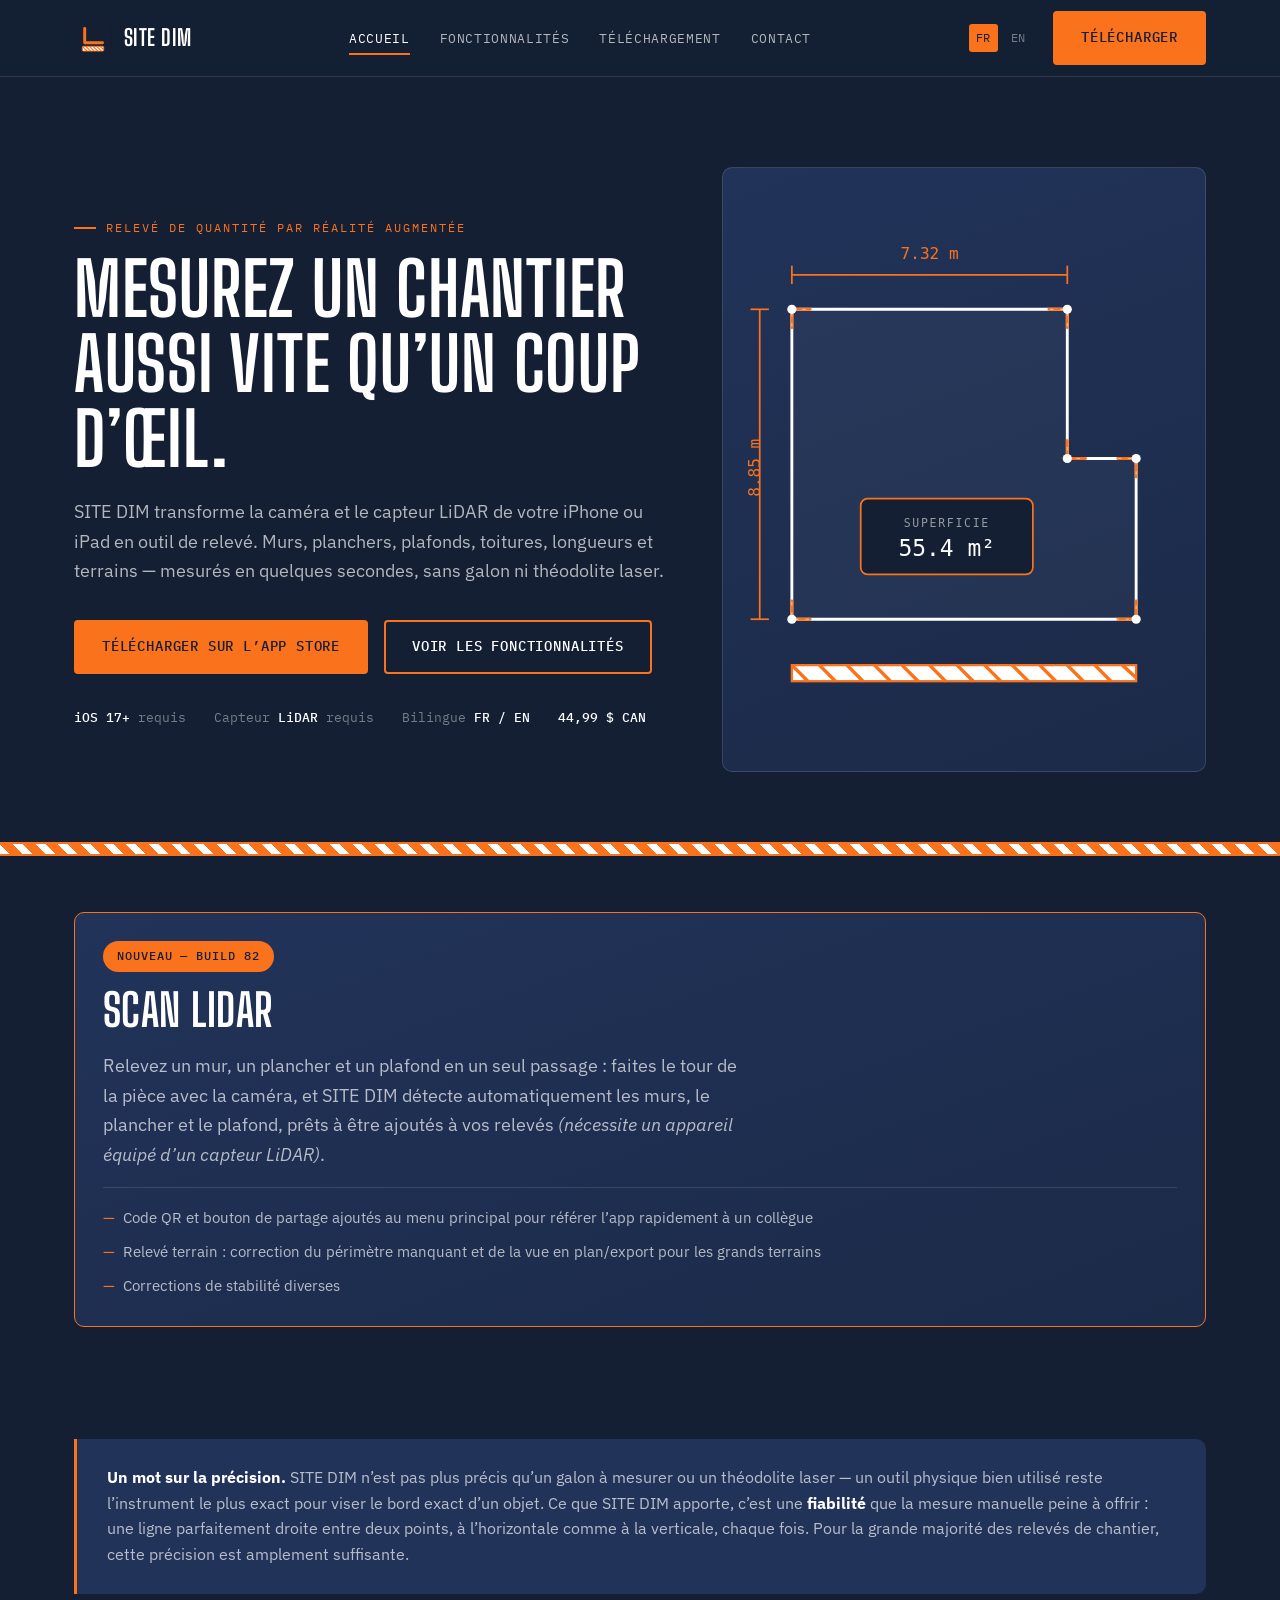
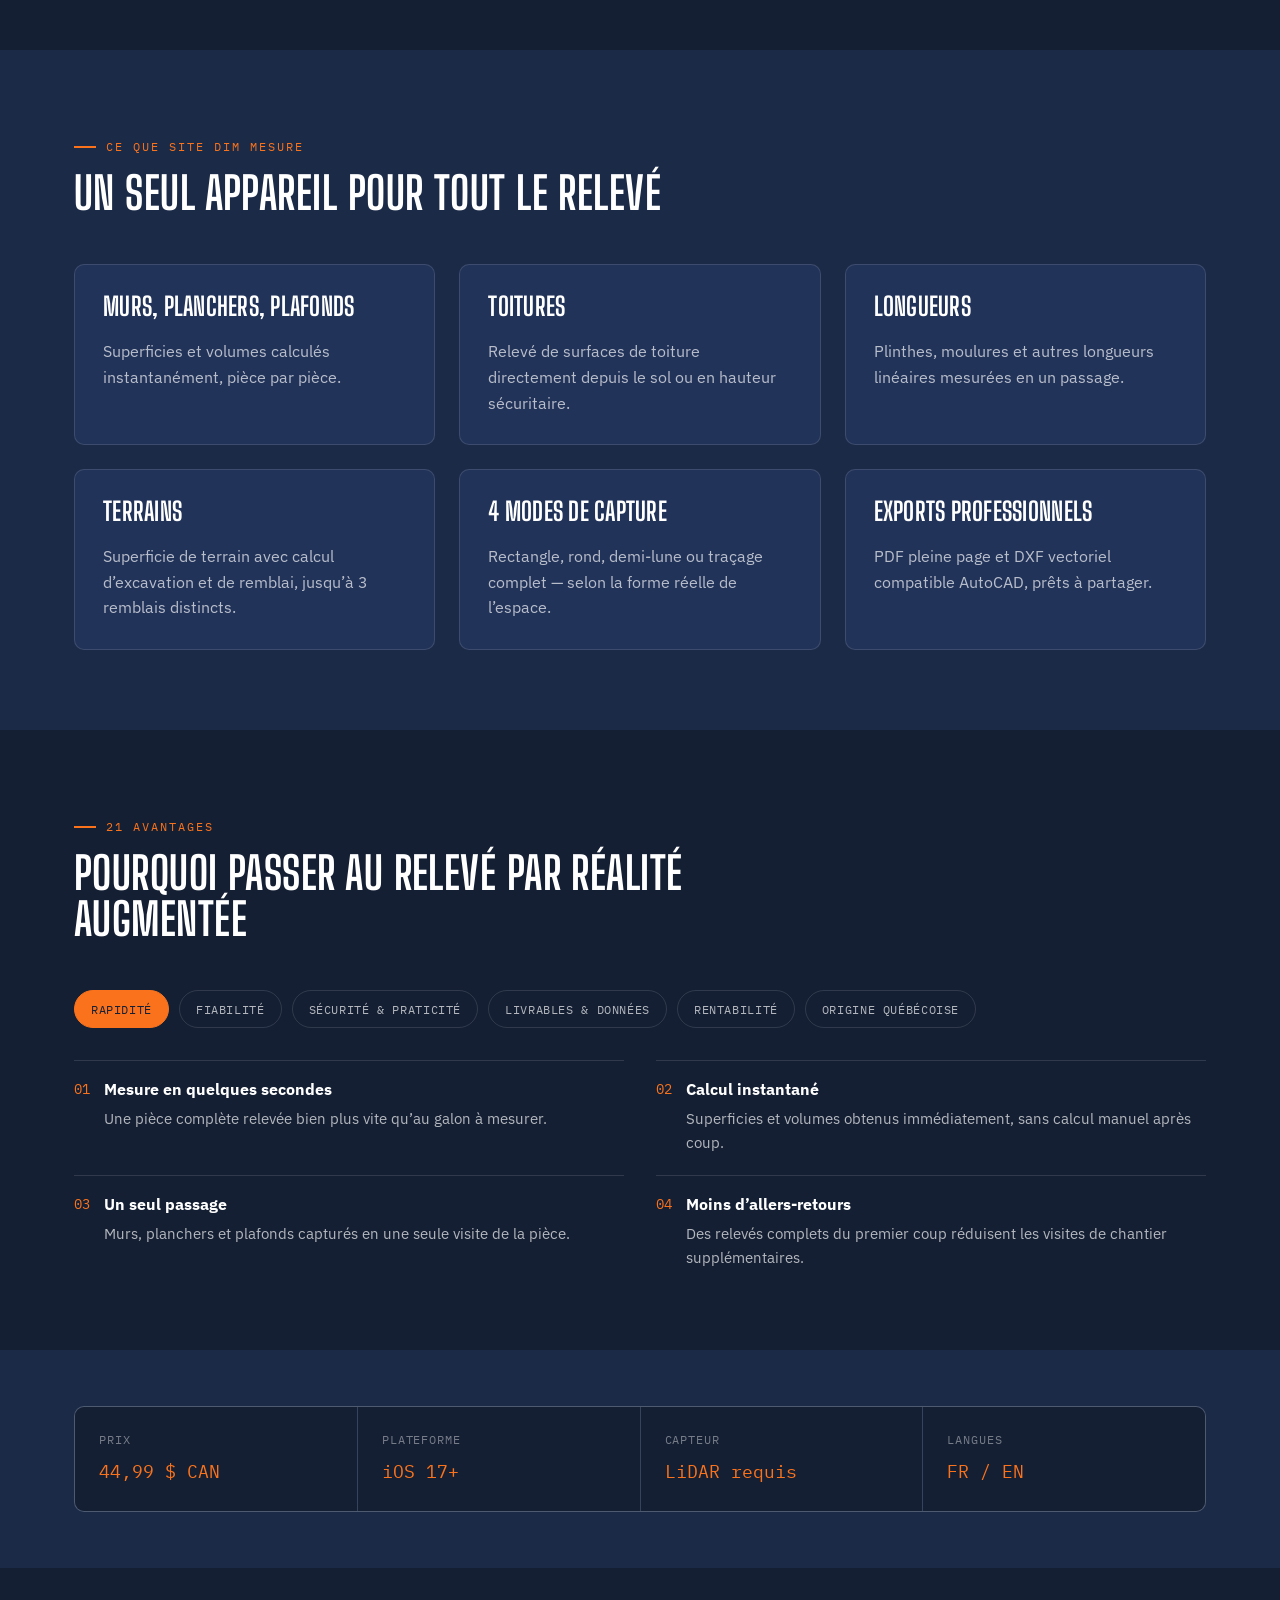
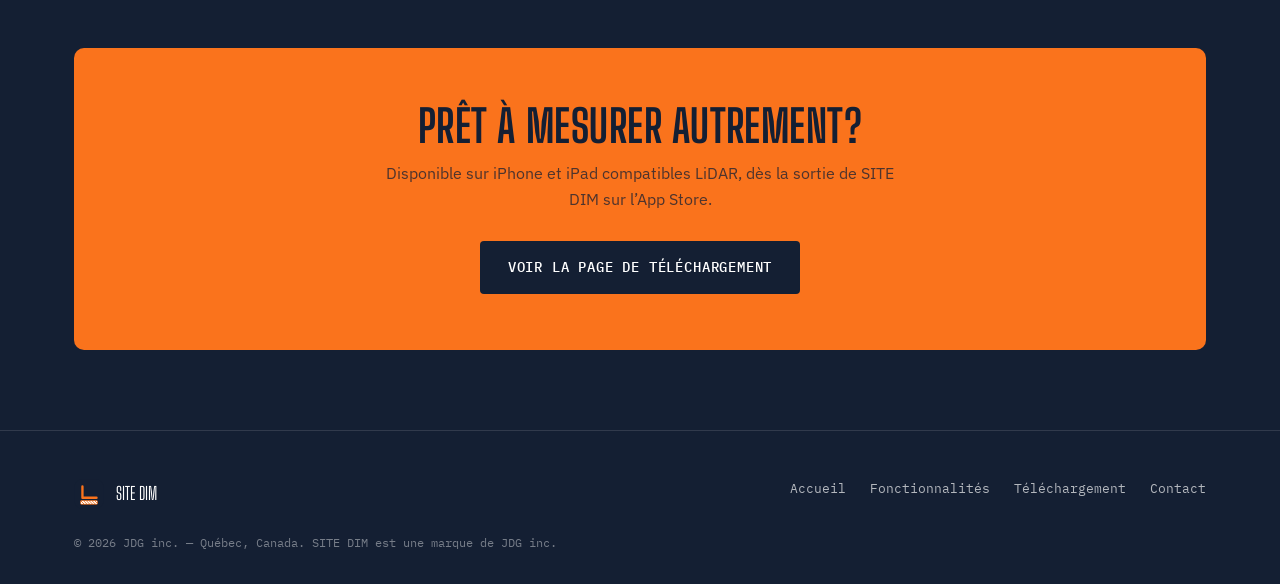
==== fr/index.html @ 542ae98b "Announce build 82: LiDAR Scan feature Add a "what's new" highlight card on the FR/EN home pages for " ====
<!DOCTYPE html>
<html lang="fr">
<head>
<meta charset="UTF-8">
<meta name="viewport" content="width=device-width, initial-scale=1">
<title>SITE DIM — Relevé de quantité par réalité augmentée</title>
<meta name="description" content="SITE DIM mesure murs, planchers, plafonds, toitures et terrains par réalité augmentée et LiDAR sur iPhone/iPad. Rapide, fiable, exports PDF et DXF. Une application JDG inc., Québec.">
<link rel="icon" href="../assets/img/logo-mark.svg">
<link rel="preconnect" href="https://fonts.googleapis.com">
<link rel="preconnect" href="https://fonts.gstatic.com" crossorigin>
<link href="https://fonts.googleapis.com/css2?family=Big+Shoulders+Display:wght@600;700;800&family=IBM+Plex+Sans:wght@400;500;600&family=IBM+Plex+Mono:wght@400;500&display=swap" rel="stylesheet">
<link rel="stylesheet" href="../assets/css/style.css">
</head>
<body>

<header class="site-header">
  <div class="container site-header__row">
    <a href="index.html" class="brand">
      <img src="../assets/img/logo-mark.svg" alt="" class="brand-mark">
      Site Dim
    </a>
    <nav class="main-nav" id="main-nav">
      <ul class="main-nav__links">
        <li><a href="index.html" aria-current="page">Accueil</a></li>
        <li><a href="fonctionnalites.html">Fonctionnalités</a></li>
        <li><a href="telechargement.html">Téléchargement</a></li>
        <li><a href="contact.html">Contact</a></li>
      </ul>
    </nav>
    <div class="header-actions">
      <div class="lang-switch">
        <a href="index.html" class="active">FR</a>
        <a href="../en/index.html">EN</a>
      </div>
      <a href="telechargement.html" class="btn btn--primary">Télécharger</a>
      <button class="nav-toggle" aria-label="Menu" aria-expanded="false" aria-controls="main-nav">
        <span></span><span></span><span></span>
      </button>
    </div>
  </div>
</header>

<main>

  <section class="hero">
    <div class="container hero__grid">
      <div>
        <p class="eyebrow">Relevé de quantité par réalité augmentée</p>
        <h1>Mesurez un chantier aussi vite qu&rsquo;un coup d&rsquo;œil.</h1>
        <p class="lead">SITE DIM transforme la caméra et le capteur LiDAR de votre iPhone ou iPad en outil de relevé. Murs, planchers, plafonds, toitures, longueurs et terrains — mesurés en quelques secondes, sans galon ni théodolite laser.</p>
        <div class="hero__actions">
          <a href="https://apps.apple.com/ca/app/site-dim/id6807966608?l=fr-CA" class="btn btn--primary" target="_blank" rel="noopener">Télécharger sur l&rsquo;App Store</a>
          <a href="fonctionnalites.html" class="btn btn--outline">Voir les fonctionnalités</a>
        </div>
        <div class="hero__meta">
          <span><strong>iOS 17+</strong> requis</span>
          <span>Capteur <strong>LiDAR</strong> requis</span>
          <span>Bilingue <strong>FR / EN</strong></span>
          <span><strong>44,99 $ CAN</strong></span>
        </div>
      </div>
      <div class="hero__visual">
        <img src="../assets/img/hero-plan.svg" alt="Relevé d&rsquo;une pièce en L avec dimensions et superficie calculées automatiquement par SITE DIM">
      </div>
    </div>
  </section>

  <div class="ruler"></div>

  <section class="section--tight">
    <div class="container">
      <div class="card card--new">
        <span class="badge-new">Nouveau — build 82</span>
        <h2 style="margin-top: 16px;">Scan LiDAR</h2>
        <p class="lead" style="margin-bottom: 0;">Relevez un mur, un plancher et un plafond en un seul passage&nbsp;: faites le tour de la pièce avec la caméra, et SITE DIM détecte automatiquement les murs, le plancher et le plafond, prêts à être ajoutés à vos relevés <em>(nécessite un appareil équipé d&rsquo;un capteur LiDAR)</em>.</p>
        <ul class="changelog-list">
          <li>Code QR et bouton de partage ajoutés au menu principal pour référer l&rsquo;app rapidement à un collègue</li>
          <li>Relevé terrain&nbsp;: correction du périmètre manquant et de la vue en plan/export pour les grands terrains</li>
          <li>Corrections de stabilité diverses</li>
        </ul>
      </div>
    </div>
  </section>

  <section class="section--tight">
    <div class="container">
      <div class="callout">
        <p><strong>Un mot sur la précision.</strong> SITE DIM n&rsquo;est pas plus précis qu&rsquo;un galon à mesurer ou un théodolite laser — un outil physique bien utilisé reste l&rsquo;instrument le plus exact pour viser le bord exact d&rsquo;un objet. Ce que SITE DIM apporte, c&rsquo;est une <strong>fiabilité</strong> que la mesure manuelle peine à offrir&nbsp;: une ligne parfaitement droite entre deux points, à l&rsquo;horizontale comme à la verticale, chaque fois. Pour la grande majorité des relevés de chantier, cette précision est amplement suffisante.</p>
      </div>
    </div>
  </section>

  <section class="section--alt">
    <div class="container">
      <div class="section-head">
        <p class="eyebrow">Ce que SITE DIM mesure</p>
        <h2>Un seul appareil pour tout le relevé</h2>
      </div>
      <div class="grid-3">
        <div class="card card--feature">
          <h3>Murs, planchers, plafonds</h3>
          <p>Superficies et volumes calculés instantanément, pièce par pièce.</p>
        </div>
        <div class="card card--feature">
          <h3>Toitures</h3>
          <p>Relevé de surfaces de toiture directement depuis le sol ou en hauteur sécuritaire.</p>
        </div>
        <div class="card card--feature">
          <h3>Longueurs</h3>
          <p>Plinthes, moulures et autres longueurs linéaires mesurées en un passage.</p>
        </div>
        <div class="card card--feature">
          <h3>Terrains</h3>
          <p>Superficie de terrain avec calcul d&rsquo;excavation et de remblai, jusqu&rsquo;à 3 remblais distincts.</p>
        </div>
        <div class="card card--feature">
          <h3>4 modes de capture</h3>
          <p>Rectangle, rond, demi-lune ou traçage complet — selon la forme réelle de l&rsquo;espace.</p>
        </div>
        <div class="card card--feature">
          <h3>Exports professionnels</h3>
          <p>PDF pleine page et DXF vectoriel compatible AutoCAD, prêts à partager.</p>
        </div>
      </div>
    </div>
  </section>

  <section id="avantages">
    <div class="container">
      <div class="section-head">
        <p class="eyebrow">21 avantages</p>
        <h2>Pourquoi passer au relevé par réalité augmentée</h2>
      </div>

      <div class="theme-tabs" role="tablist">
        <button class="theme-tab active" data-theme="rapidite">Rapidité</button>
        <button class="theme-tab" data-theme="fiabilite">Fiabilité</button>
        <button class="theme-tab" data-theme="securite">Sécurité &amp; praticité</button>
        <button class="theme-tab" data-theme="livrables">Livrables &amp; données</button>
        <button class="theme-tab" data-theme="rentabilite">Rentabilité</button>
        <button class="theme-tab" data-theme="quebec">Origine québécoise</button>
      </div>

      <div class="theme-panel active" data-theme="rapidite">
        <ul class="advantage-list">
          <li><span class="num">01</span><div><strong>Mesure en quelques secondes</strong><p>Une pièce complète relevée bien plus vite qu&rsquo;au galon à mesurer.</p></div></li>
          <li><span class="num">02</span><div><strong>Calcul instantané</strong><p>Superficies et volumes obtenus immédiatement, sans calcul manuel après coup.</p></div></li>
          <li><span class="num">03</span><div><strong>Un seul passage</strong><p>Murs, planchers et plafonds capturés en une seule visite de la pièce.</p></div></li>
          <li><span class="num">04</span><div><strong>Moins d&rsquo;allers-retours</strong><p>Des relevés complets du premier coup réduisent les visites de chantier supplémentaires.</p></div></li>
        </ul>
      </div>

      <div class="theme-panel" data-theme="fiabilite">
        <ul class="advantage-list">
          <li><span class="num">05</span><div><strong>Ligne droite garantie</strong><p>Une ligne parfaitement droite entre deux points, à l&rsquo;horizontale comme à la verticale — difficile à tenir à main levée avec un galon sur une longue distance.</p></div></li>
          <li><span class="num">06</span><div><strong>Équerrage automatique</strong><p>Les coins sont équarris automatiquement, éliminant une source fréquente d&rsquo;erreur d&rsquo;angle.</p></div></li>
          <li><span class="num">07</span><div><strong>Précision suffisante</strong><p>Adaptée à la grande majorité des relevés de chantier courants.</p></div></li>
          <li><span class="num">08</span><div><strong>Mesures enregistrées numériquement</strong><p>À l&rsquo;abri d&rsquo;une erreur de lecture ou de transcription sur un carnet.</p></div></li>
        </ul>
      </div>

      <div class="theme-panel" data-theme="securite">
        <ul class="advantage-list">
          <li><span class="num">09</span><div><strong>Mesurez seul</strong><p>Aucun besoin d&rsquo;une deuxième personne pour tenir l&rsquo;autre bout du galon.</p></div></li>
          <li><span class="num">10</span><div><strong>Moins de manipulation en hauteur</strong><p>Pas besoin de grimper ou de tendre un galon sur de grandes portées.</p></div></li>
          <li><span class="num">11</span><div><strong>Un seul appareil à apporter</strong><p>iPhone ou iPad remplace galon, théodolite laser et carnet de chantier.</p></div></li>
        </ul>
      </div>

      <div class="theme-panel" data-theme="livrables">
        <ul class="advantage-list">
          <li><span class="num">12</span><div><strong>Export PDF pleine page</strong><p>Un document prêt à partager avec client, sous-traitant ou fournisseur.</p></div></li>
          <li><span class="num">13</span><div><strong>Export DXF vectoriel</strong><p>Compatible AutoCAD, directement exploitable en dessin technique.</p></div></li>
          <li><span class="num">14</span><div><strong>Métrique et impérial simultanés</strong><p>Les deux systèmes affichés en même temps, sans conversion manuelle.</p></div></li>
          <li><span class="num">15</span><div><strong>Données organisées</strong><p>Toutes les mesures d&rsquo;un projet regroupées et classées automatiquement.</p></div></li>
        </ul>
      </div>

      <div class="theme-panel" data-theme="rentabilite">
        <ul class="advantage-list">
          <li><span class="num">16</span><div><strong>Temps réinvesti</strong><p>Moins de temps passé à mesurer, plus de temps pour soumissionner ou exécuter.</p></div></li>
          <li><span class="num">17</span><div><strong>Moins d&rsquo;erreurs de commande</strong><p>Des superficies et volumes fiables réduisent les erreurs de commande de matériaux.</p></div></li>
          <li><span class="num">18</span><div><strong>Un seul outil</strong><p>Remplace plusieurs instruments de mesure spécialisés.</p></div></li>
        </ul>
      </div>

      <div class="theme-panel" data-theme="quebec">
        <ul class="advantage-list">
          <li><span class="num">19</span><div><strong>Conçue au Québec</strong><p>Développée par JDG inc. pour les réalités du chantier local.</p></div></li>
          <li><span class="num">20</span><div><strong>Bilingue dès le départ</strong><p>Application entièrement offerte en français et en anglais.</p></div></li>
          <li><span class="num">21</span><div><strong>Pensée avec des gens de chantier</strong><p>Développée avec des entrepreneurs et estimateurs d&rsquo;ici.</p></div></li>
        </ul>
      </div>
    </div>
  </section>

  <section class="section--alt section--tight">
    <div class="container">
      <div class="specs">
        <div class="specs__item"><div class="label">Prix</div><div class="value">44,99 $ CAN</div></div>
        <div class="specs__item"><div class="label">Plateforme</div><div class="value">iOS 17+</div></div>
        <div class="specs__item"><div class="label">Capteur</div><div class="value">LiDAR requis</div></div>
        <div class="specs__item"><div class="label">Langues</div><div class="value">FR / EN</div></div>
      </div>
    </div>
  </section>

  <section>
    <div class="container">
      <div class="cta-band">
        <h2>Prêt à mesurer autrement?</h2>
        <p>Disponible sur iPhone et iPad compatibles LiDAR, dès la sortie de SITE DIM sur l&rsquo;App Store.</p>
        <a href="telechargement.html" class="btn btn--primary">Voir la page de téléchargement</a>
      </div>
    </div>
  </section>

</main>

<footer class="site-footer">
  <div class="container">
    <div class="site-footer__row">
      <a href="index.html" class="site-footer__brand">
        <img src="../assets/img/logo-mark.svg" alt="" class="brand-mark">
        Site Dim
      </a>
      <nav>
        <ul>
          <li><a href="index.html">Accueil</a></li>
          <li><a href="fonctionnalites.html">Fonctionnalités</a></li>
          <li><a href="telechargement.html">Téléchargement</a></li>
          <li><a href="contact.html">Contact</a></li>
        </ul>
      </nav>
    </div>
    <div class="site-footer__meta">
      &copy; 2026 JDG inc. — Québec, Canada. SITE DIM est une marque de JDG inc.
    </div>
  </div>
</footer>

<script src="../assets/js/main.js"></script>
</body>
</html>
---- assets/css/style.css ----
/* ============================================================
   SITE DIM — Design system
   Navy #141F33 / Orange #FA731C / White
   Big Shoulders Display (titres) — IBM Plex Sans (texte) — IBM Plex Mono (données)
   ============================================================ */

:root {
  --navy: #141F33;
  --navy-700: #1B2A47;
  --navy-600: #22335A;
  --navy-500: #2C4170;
  --orange: #FA731C;
  --orange-dark: #D65E10;
  --white: #FFFFFF;
  --ink-muted: rgba(255, 255, 255, 0.68);
  --ink-faint: rgba(255, 255, 255, 0.42);
  --line: rgba(255, 255, 255, 0.12);

  --font-display: "Big Shoulders Display", "Arial Narrow", sans-serif;
  --font-body: "IBM Plex Sans", -apple-system, BlinkMacSystemFont, sans-serif;
  --font-mono: "IBM Plex Mono", ui-monospace, SFMono-Regular, monospace;

  --container: 1180px;
  --radius: 10px;
}

* { box-sizing: border-box; }
html { scroll-behavior: smooth; }

body {
  margin: 0;
  background: var(--navy);
  color: var(--white);
  font-family: var(--font-body);
  font-size: 16px;
  line-height: 1.6;
  -webkit-font-smoothing: antialiased;
}

img, svg { max-width: 100%; display: block; }

a { color: inherit; text-decoration: none; }

.container {
  width: 100%;
  max-width: var(--container);
  margin: 0 auto;
  padding: 0 24px;
}

h1, h2, h3, h4 {
  font-family: var(--font-display);
  font-weight: 700;
  text-transform: uppercase;
  letter-spacing: 0.01em;
  line-height: 1.02;
  margin: 0 0 0.4em;
}

h1 { font-size: clamp(2.6rem, 6vw, 4.6rem); }
h2 { font-size: clamp(1.9rem, 4vw, 2.8rem); }
h3 { font-size: clamp(1.3rem, 2.4vw, 1.6rem); }

p { margin: 0 0 1em; color: var(--ink-muted); }

.eyebrow {
  font-family: var(--font-mono);
  font-size: 0.78rem;
  letter-spacing: 0.16em;
  text-transform: uppercase;
  color: var(--orange);
  display: inline-flex;
  align-items: center;
  gap: 10px;
  margin-bottom: 14px;
}
.eyebrow::before {
  content: "";
  width: 22px;
  height: 2px;
  background: var(--orange);
}

.lead {
  font-size: 1.15rem;
  color: var(--ink-muted);
  max-width: 640px;
}

/* ---------- Ruler motif ---------- */
.ruler {
  height: 14px;
  border-top: 2px solid var(--orange);
  border-bottom: 2px solid var(--orange);
  background: repeating-linear-gradient(
    45deg,
    var(--white) 0 6px,
    var(--white) 6px 7px,
    var(--orange) 7px 15px,
    var(--orange) 15px 16px
  );
  background-color: var(--white);
}
.ruler--thin { height: 8px; border-width: 1px; }

/* ---------- Buttons ---------- */
.btn {
  display: inline-flex;
  align-items: center;
  justify-content: center;
  gap: 10px;
  font-family: var(--font-mono);
  font-size: 0.85rem;
  font-weight: 500;
  letter-spacing: 0.06em;
  text-transform: uppercase;
  padding: 14px 26px;
  border-radius: 4px;
  border: 2px solid transparent;
  cursor: pointer;
  transition: transform 0.15s ease, background 0.15s ease, border-color 0.15s ease, color 0.15s ease;
  white-space: nowrap;
}
.btn:hover { transform: translateY(-2px); }

.btn--primary {
  background: var(--orange);
  color: var(--navy);
}
.btn--primary:hover { background: #ff8438; }

.btn--outline {
  border-color: var(--orange);
  color: var(--white);
  background: transparent;
}
.btn--outline:hover { border-color: var(--white); }

.btn--ghost {
  color: var(--ink-muted);
  padding: 10px 0;
}
.btn--ghost:hover { color: var(--white); transform: none; }

/* ---------- Header ---------- */
.site-header {
  position: sticky;
  top: 0;
  z-index: 100;
  background: rgba(20, 31, 51, 0.97);
  border-bottom: 1px solid var(--line);
}
.site-header__row {
  display: flex;
  align-items: center;
  justify-content: space-between;
  height: 76px;
  gap: 24px;
}

.brand {
  display: flex;
  align-items: center;
  gap: 12px;
  font-family: var(--font-display);
  font-size: 1.4rem;
  font-weight: 700;
  letter-spacing: 0.02em;
  text-transform: uppercase;
}
.brand-mark {
  width: 38px;
  height: 38px;
  flex-shrink: 0;
}

.main-nav {
  display: flex;
  align-items: center;
  gap: 34px;
}
.main-nav__links {
  display: flex;
  gap: 30px;
  list-style: none;
  margin: 0;
  padding: 0;
  font-family: var(--font-mono);
  font-size: 0.82rem;
  letter-spacing: 0.05em;
  text-transform: uppercase;
}
.main-nav__links a {
  color: var(--ink-muted);
  position: relative;
  padding: 6px 0;
}
.main-nav__links a:hover,
.main-nav__links a[aria-current="page"] { color: var(--white); }
.main-nav__links a[aria-current="page"]::after {
  content: "";
  position: absolute;
  left: 0; right: 0; bottom: -2px;
  height: 2px;
  background: var(--orange);
}

.lang-switch {
  display: flex;
  align-items: center;
  gap: 6px;
  font-family: var(--font-mono);
  font-size: 0.78rem;
  letter-spacing: 0.05em;
}
.lang-switch a {
  padding: 4px 7px;
  color: var(--ink-faint);
  border-radius: 3px;
}
.lang-switch a.active { color: var(--navy); background: var(--orange); }
.lang-switch a:not(.active):hover { color: var(--white); }

.nav-toggle {
  display: none;
  flex-direction: column;
  gap: 5px;
  background: none;
  border: none;
  cursor: pointer;
  padding: 8px;
}
.nav-toggle span {
  width: 24px;
  height: 2px;
  background: var(--white);
}

.header-actions {
  display: flex;
  align-items: center;
  gap: 20px;
}

/* ---------- Hero ---------- */
.hero {
  padding: 90px 0 70px;
  position: relative;
  overflow: hidden;
}
.hero__grid {
  display: grid;
  grid-template-columns: 1.1fr 0.9fr;
  gap: 56px;
  align-items: center;
}
.hero h1 { margin-bottom: 20px; }
.hero .lead { margin-bottom: 34px; }
.hero__actions {
  display: flex;
  flex-wrap: wrap;
  gap: 16px;
  align-items: center;
  margin-bottom: 34px;
}
.hero__meta {
  display: flex;
  gap: 28px;
  flex-wrap: wrap;
  font-family: var(--font-mono);
  font-size: 0.8rem;
  color: var(--ink-faint);
}
.hero__meta strong { color: var(--white); font-weight: 500; }

.hero__visual {
  position: relative;
  aspect-ratio: 4 / 5;
  border-radius: var(--radius);
  background: linear-gradient(160deg, var(--navy-600), var(--navy-700));
  border: 1px solid var(--line);
  overflow: hidden;
  display: flex;
  align-items: center;
  justify-content: center;
}
.hero__visual .plan {
  width: 78%;
}

/* ---------- Sections ---------- */
section { padding: 80px 0; }
.section--tight { padding: 56px 0; }
.section--alt { background: var(--navy-700); }
.section-head {
  max-width: 700px;
  margin-bottom: 48px;
}

/* ---------- Cards / Grid ---------- */
.grid-3 {
  display: grid;
  grid-template-columns: repeat(3, 1fr);
  gap: 24px;
}
.grid-2 {
  display: grid;
  grid-template-columns: repeat(2, 1fr);
  gap: 24px;
}

.card {
  background: var(--navy-600);
  border: 1px solid var(--line);
  border-radius: var(--radius);
  padding: 28px;
}
.card--feature {
  display: flex;
  flex-direction: column;
  gap: 14px;
}
.card__icon {
  width: 42px;
  height: 42px;
  color: var(--orange);
}
.card h3 { margin-bottom: 6px; }
.card p { margin: 0; }

/* ---------- Theme tabs (21 avantages) ---------- */
.theme-tabs {
  display: flex;
  flex-wrap: wrap;
  gap: 10px;
  margin-bottom: 32px;
}
.theme-tab {
  font-family: var(--font-mono);
  font-size: 0.78rem;
  letter-spacing: 0.05em;
  text-transform: uppercase;
  padding: 10px 16px;
  border: 1px solid var(--line);
  border-radius: 999px;
  background: transparent;
  color: var(--ink-muted);
  cursor: pointer;
  transition: all 0.15s ease;
}
.theme-tab:hover { border-color: var(--orange); color: var(--white); }
.theme-tab.active {
  background: var(--orange);
  border-color: var(--orange);
  color: var(--navy);
}

.theme-panel { display: none; }
.theme-panel.active { display: block; animation: fade-in 0.25s ease; }
@keyframes fade-in { from { opacity: 0; transform: translateY(6px); } to { opacity: 1; transform: translateY(0); } }

.advantage-list {
  list-style: none;
  margin: 0;
  padding: 0;
  display: grid;
  grid-template-columns: repeat(2, 1fr);
  gap: 20px 32px;
}
.advantage-list li {
  display: flex;
  gap: 14px;
  align-items: flex-start;
  border-top: 1px solid var(--line);
  padding-top: 16px;
}
.advantage-list .num {
  font-family: var(--font-mono);
  color: var(--orange);
  font-size: 0.85rem;
  flex-shrink: 0;
  padding-top: 2px;
}
.advantage-list strong { display: block; color: var(--white); margin-bottom: 4px; }
.advantage-list p { margin: 0; font-size: 0.94rem; }

/* ---------- What's new ---------- */
.card--new {
  border-color: var(--orange);
  background: linear-gradient(160deg, var(--navy-600), var(--navy-700));
}
.badge-new {
  display: inline-flex;
  align-items: center;
  gap: 8px;
  font-family: var(--font-mono);
  font-size: 0.72rem;
  font-weight: 500;
  letter-spacing: 0.08em;
  text-transform: uppercase;
  background: var(--orange);
  color: var(--navy);
  padding: 6px 14px;
  border-radius: 999px;
}
.card__badge {
  display: inline-block;
  font-family: var(--font-mono);
  font-size: 0.65rem;
  letter-spacing: 0.07em;
  text-transform: uppercase;
  color: var(--orange);
  background: rgba(250, 115, 28, 0.12);
  border: 1px solid var(--orange);
  padding: 3px 9px;
  border-radius: 999px;
  margin-bottom: 10px;
}
.changelog-list {
  list-style: none;
  margin: 18px 0 0;
  padding: 18px 0 0;
  border-top: 1px solid var(--line);
  display: flex;
  flex-direction: column;
  gap: 10px;
}
.changelog-list li {
  padding-left: 20px;
  position: relative;
  color: var(--ink-muted);
  font-size: 0.94rem;
}
.changelog-list li::before {
  content: "\2014";
  position: absolute;
  left: 0;
  color: var(--orange);
}

/* ---------- Callout / positioning note ---------- */
.callout {
  border-left: 3px solid var(--orange);
  background: var(--navy-600);
  border-radius: 0 var(--radius) var(--radius) 0;
  padding: 26px 30px;
}
.callout p:last-child { margin: 0; }
.callout strong { color: var(--white); }

/* ---------- Stats / specs strip ---------- */
.specs {
  display: grid;
  grid-template-columns: repeat(4, 1fr);
  gap: 1px;
  background: var(--line);
  border: 1px solid var(--line);
  border-radius: var(--radius);
  overflow: hidden;
}
.specs__item {
  background: var(--navy);
  padding: 24px;
}
.specs__item .label {
  font-family: var(--font-mono);
  font-size: 0.72rem;
  letter-spacing: 0.08em;
  text-transform: uppercase;
  color: var(--ink-faint);
  margin-bottom: 8px;
}
.specs__item .value {
  font-family: var(--font-mono);
  font-size: 1.15rem;
  color: var(--orange);
}

/* ---------- Steps ---------- */
.steps {
  display: grid;
  grid-template-columns: repeat(3, 1fr);
  gap: 24px;
  counter-reset: step;
}
.step {
  position: relative;
  padding-top: 46px;
}
.step::before {
  counter-increment: step;
  content: "0" counter(step);
  font-family: var(--font-mono);
  font-size: 0.85rem;
  color: var(--orange);
  position: absolute;
  top: 0; left: 0;
}
.step h3 { margin-bottom: 8px; }

/* ---------- CTA band ---------- */
.cta-band {
  background: var(--orange);
  color: var(--navy);
  border-radius: var(--radius);
  padding: 56px;
  text-align: center;
}
.cta-band h2 { color: var(--navy); margin-bottom: 12px; }
.cta-band p { color: rgba(20,31,51,0.75); max-width: 520px; margin: 0 auto 28px; }
.cta-band .btn--outline { border-color: var(--navy); color: var(--navy); }
.cta-band .btn--outline:hover { background: var(--navy); color: var(--white); }
.cta-band .btn--primary { background: var(--navy); color: var(--white); }
.cta-band .btn--primary:hover { background: #0c1526; }

/* ---------- App Store badge / pending ---------- */
.store-badge {
  display: inline-flex;
  align-items: center;
  gap: 12px;
  border: 1px solid var(--line);
  border-radius: 6px;
  padding: 12px 20px;
  font-family: var(--font-mono);
  font-size: 0.82rem;
  color: var(--ink-muted);
}
.store-badge .dot {
  width: 8px; height: 8px; border-radius: 50%;
  background: var(--orange);
  animation: pulse 1.6s infinite ease-in-out;
}
@keyframes pulse { 0%,100% { opacity: 1; } 50% { opacity: 0.35; } }

/* ---------- Contact ---------- */
.contact-grid {
  display: grid;
  grid-template-columns: 1fr 1fr;
  gap: 40px;
}
.contact-block h3 { margin-bottom: 10px; }
.contact-block .value {
  font-family: var(--font-mono);
  color: var(--orange);
  font-size: 1.05rem;
}

/* ---------- Footer ---------- */
.site-footer {
  border-top: 1px solid var(--line);
  padding: 48px 0 32px;
}
.site-footer__row {
  display: flex;
  justify-content: space-between;
  align-items: flex-start;
  flex-wrap: wrap;
  gap: 32px;
}
.site-footer__brand {
  display: flex;
  align-items: center;
  gap: 12px;
  font-family: var(--font-display);
  text-transform: uppercase;
  font-size: 1.1rem;
}
.site-footer__brand .brand-mark { width: 30px; height: 30px; }
.site-footer nav ul {
  list-style: none;
  margin: 0;
  padding: 0;
  display: flex;
  gap: 24px;
  font-family: var(--font-mono);
  font-size: 0.8rem;
  color: var(--ink-muted);
}
.site-footer nav a:hover { color: var(--white); }
.site-footer__meta {
  font-family: var(--font-mono);
  font-size: 0.75rem;
  color: var(--ink-faint);
  margin-top: 24px;
}

/* ---------- Responsive ---------- */
@media (max-width: 900px) {
  .hero__grid { grid-template-columns: 1fr; }
  .hero__visual { order: -1; max-width: 380px; margin: 0 auto; }
  .grid-3 { grid-template-columns: 1fr 1fr; }
  .specs { grid-template-columns: repeat(2, 1fr); }
  .steps { grid-template-columns: 1fr; }
  .contact-grid { grid-template-columns: 1fr; }
  .advantage-list { grid-template-columns: 1fr; }
}

@media (max-width: 720px) {
  .main-nav { position: fixed; inset: 76px 0 0 0; background: var(--navy); flex-direction: column; align-items: flex-start; padding: 32px 24px; gap: 28px; transform: translateX(100%); transition: transform 0.25s ease; overflow-y: auto; }
  .main-nav.open { transform: translateX(0); }
  .main-nav__links { flex-direction: column; gap: 20px; font-size: 1rem; }
  .nav-toggle { display: flex; }
  .header-actions .btn--primary { display: none; }
  .grid-3, .grid-2 { grid-template-columns: 1fr; }
  .site-footer__row { flex-direction: column; }
}

@media (max-width: 480px) {
  .cta-band { padding: 36px 22px; }
}
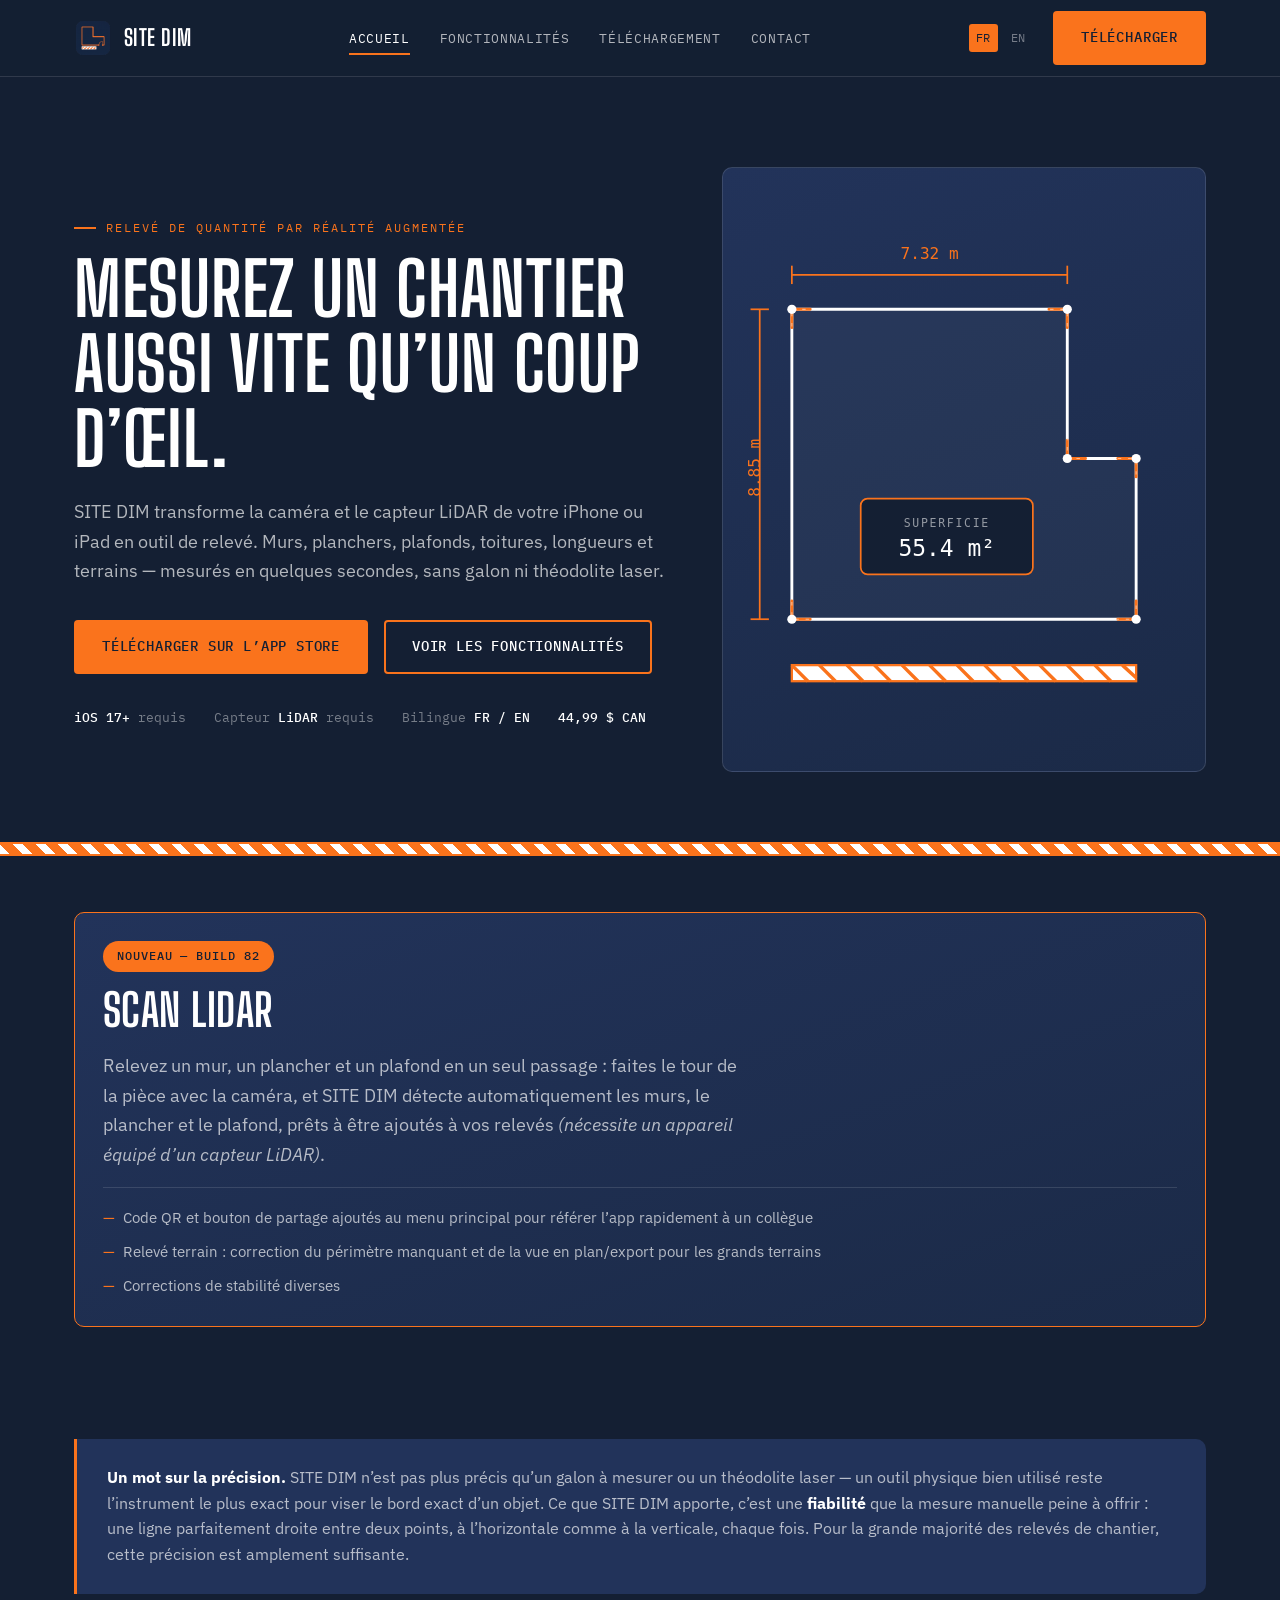
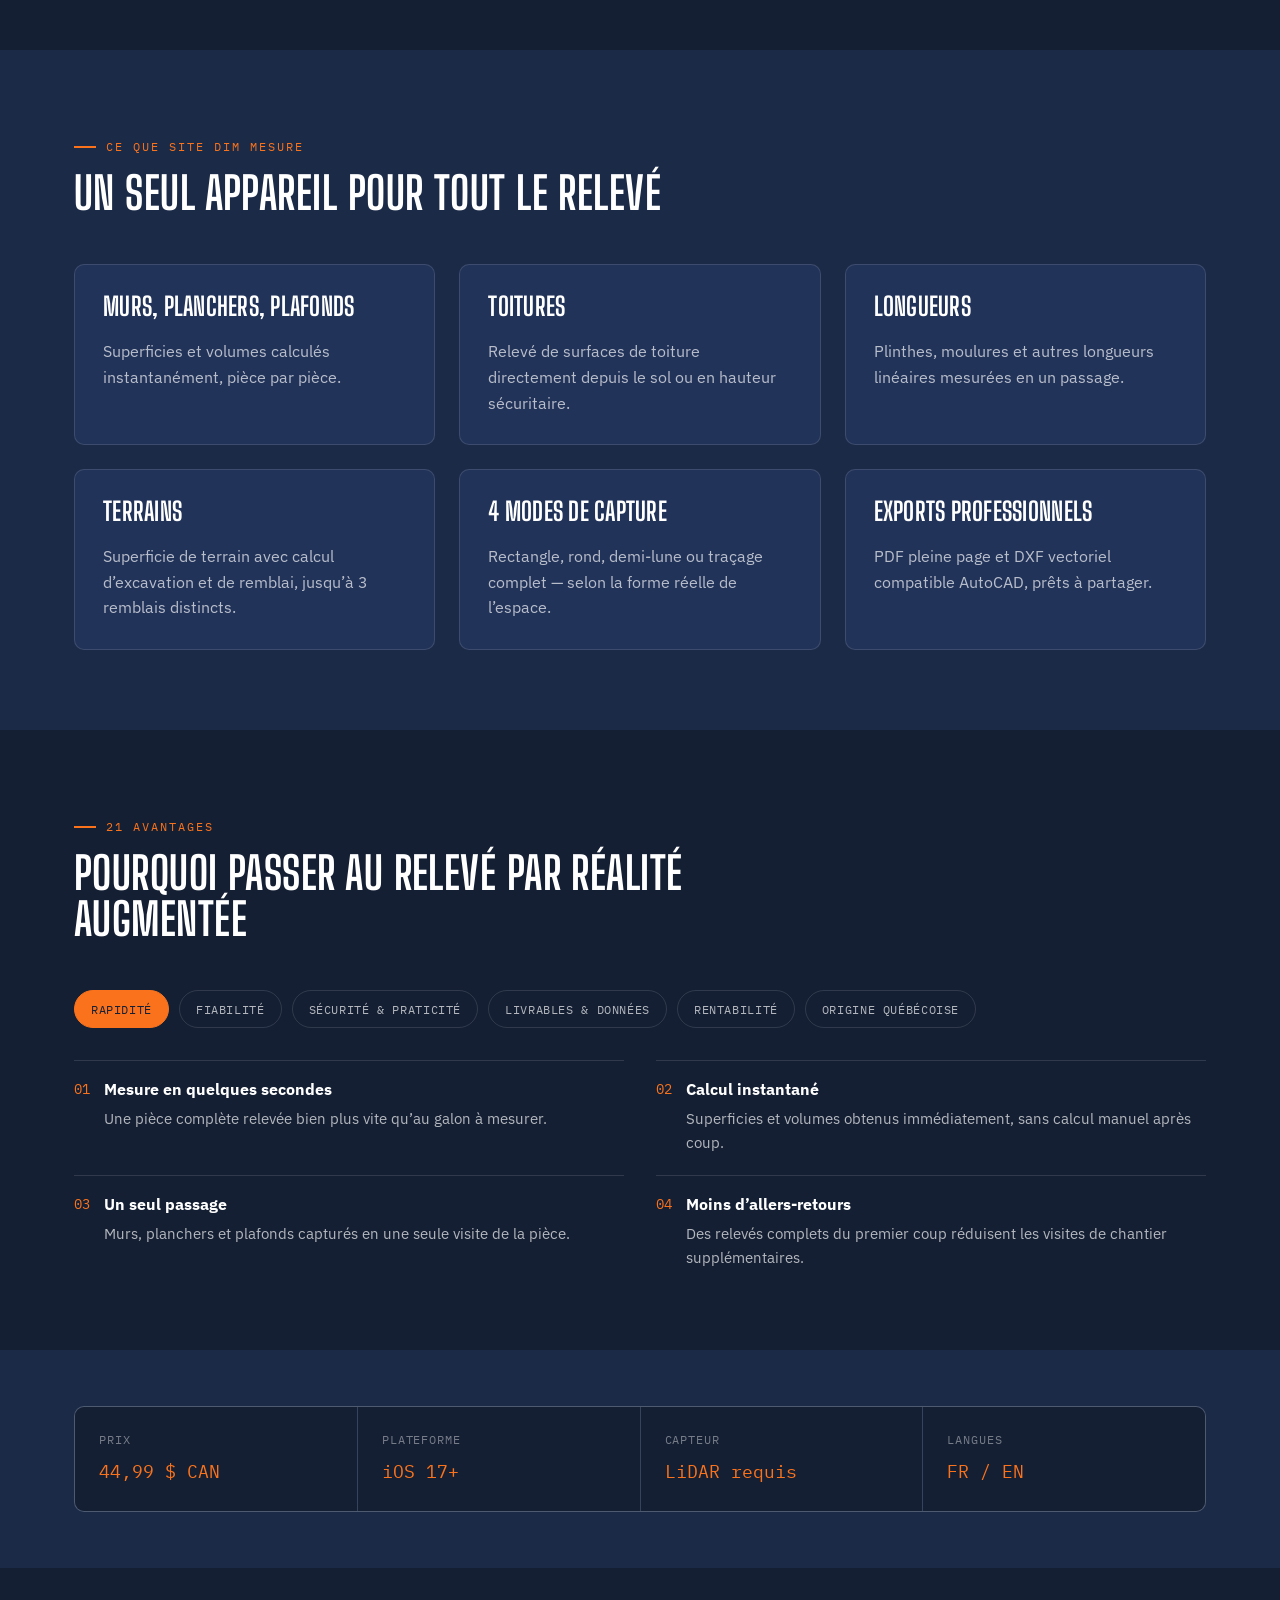
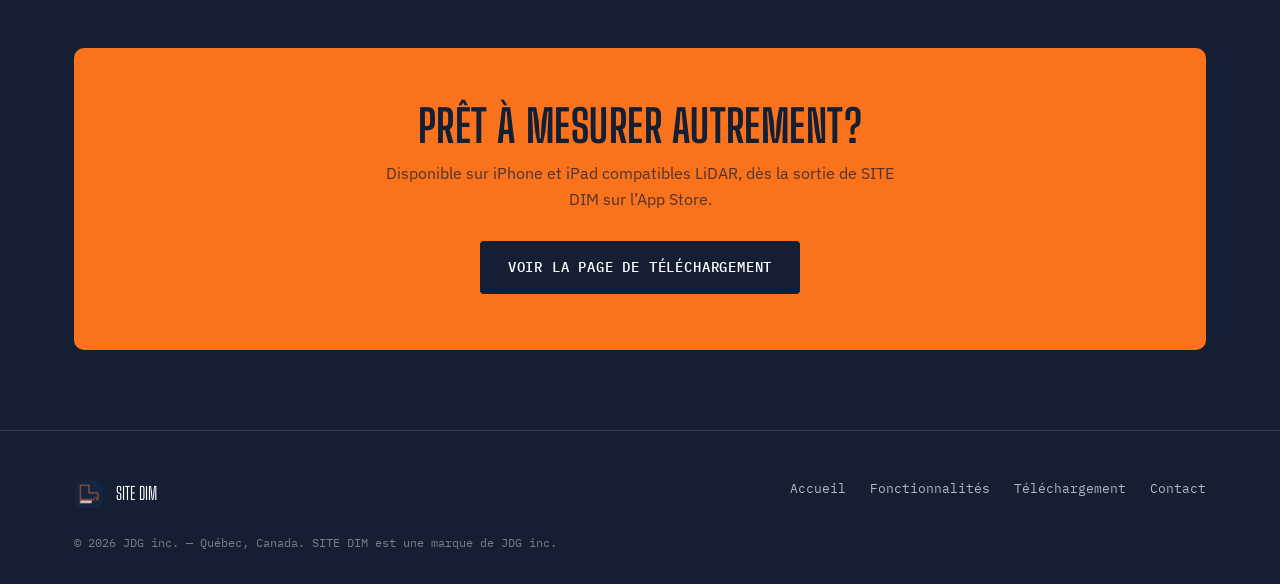
==== commit 01115844: "Replace placeholder logo with the real SITE DIM app icon Swap the hand-drawn SVG stand-in for the ac" ====
--- a/fr/index.html
+++ b/fr/index.html
@@ -5,7 +5,7 @@
 <meta name="viewport" content="width=device-width, initial-scale=1">
 <title>SITE DIM — Relevé de quantité par réalité augmentée</title>
 <meta name="description" content="SITE DIM mesure murs, planchers, plafonds, toitures et terrains par réalité augmentée et LiDAR sur iPhone/iPad. Rapide, fiable, exports PDF et DXF. Une application JDG inc., Québec.">
-<link rel="icon" href="../assets/img/logo-mark.svg">
+<link rel="icon" href="../assets/img/logo-mark.png">
 <link rel="preconnect" href="https://fonts.googleapis.com">
 <link rel="preconnect" href="https://fonts.gstatic.com" crossorigin>
 <link href="https://fonts.googleapis.com/css2?family=Big+Shoulders+Display:wght@600;700;800&family=IBM+Plex+Sans:wght@400;500;600&family=IBM+Plex+Mono:wght@400;500&display=swap" rel="stylesheet">
@@ -16,7 +16,7 @@
 <header class="site-header">
   <div class="container site-header__row">
     <a href="index.html" class="brand">
-      <img src="../assets/img/logo-mark.svg" alt="" class="brand-mark">
+      <img src="../assets/img/logo-mark.png" alt="" class="brand-mark">
       Site Dim
     </a>
     <nav class="main-nav" id="main-nav">
@@ -221,7 +221,7 @@
   <div class="container">
     <div class="site-footer__row">
       <a href="index.html" class="site-footer__brand">
-        <img src="../assets/img/logo-mark.svg" alt="" class="brand-mark">
+        <img src="../assets/img/logo-mark.png" alt="" class="brand-mark">
         Site Dim
       </a>
       <nav>
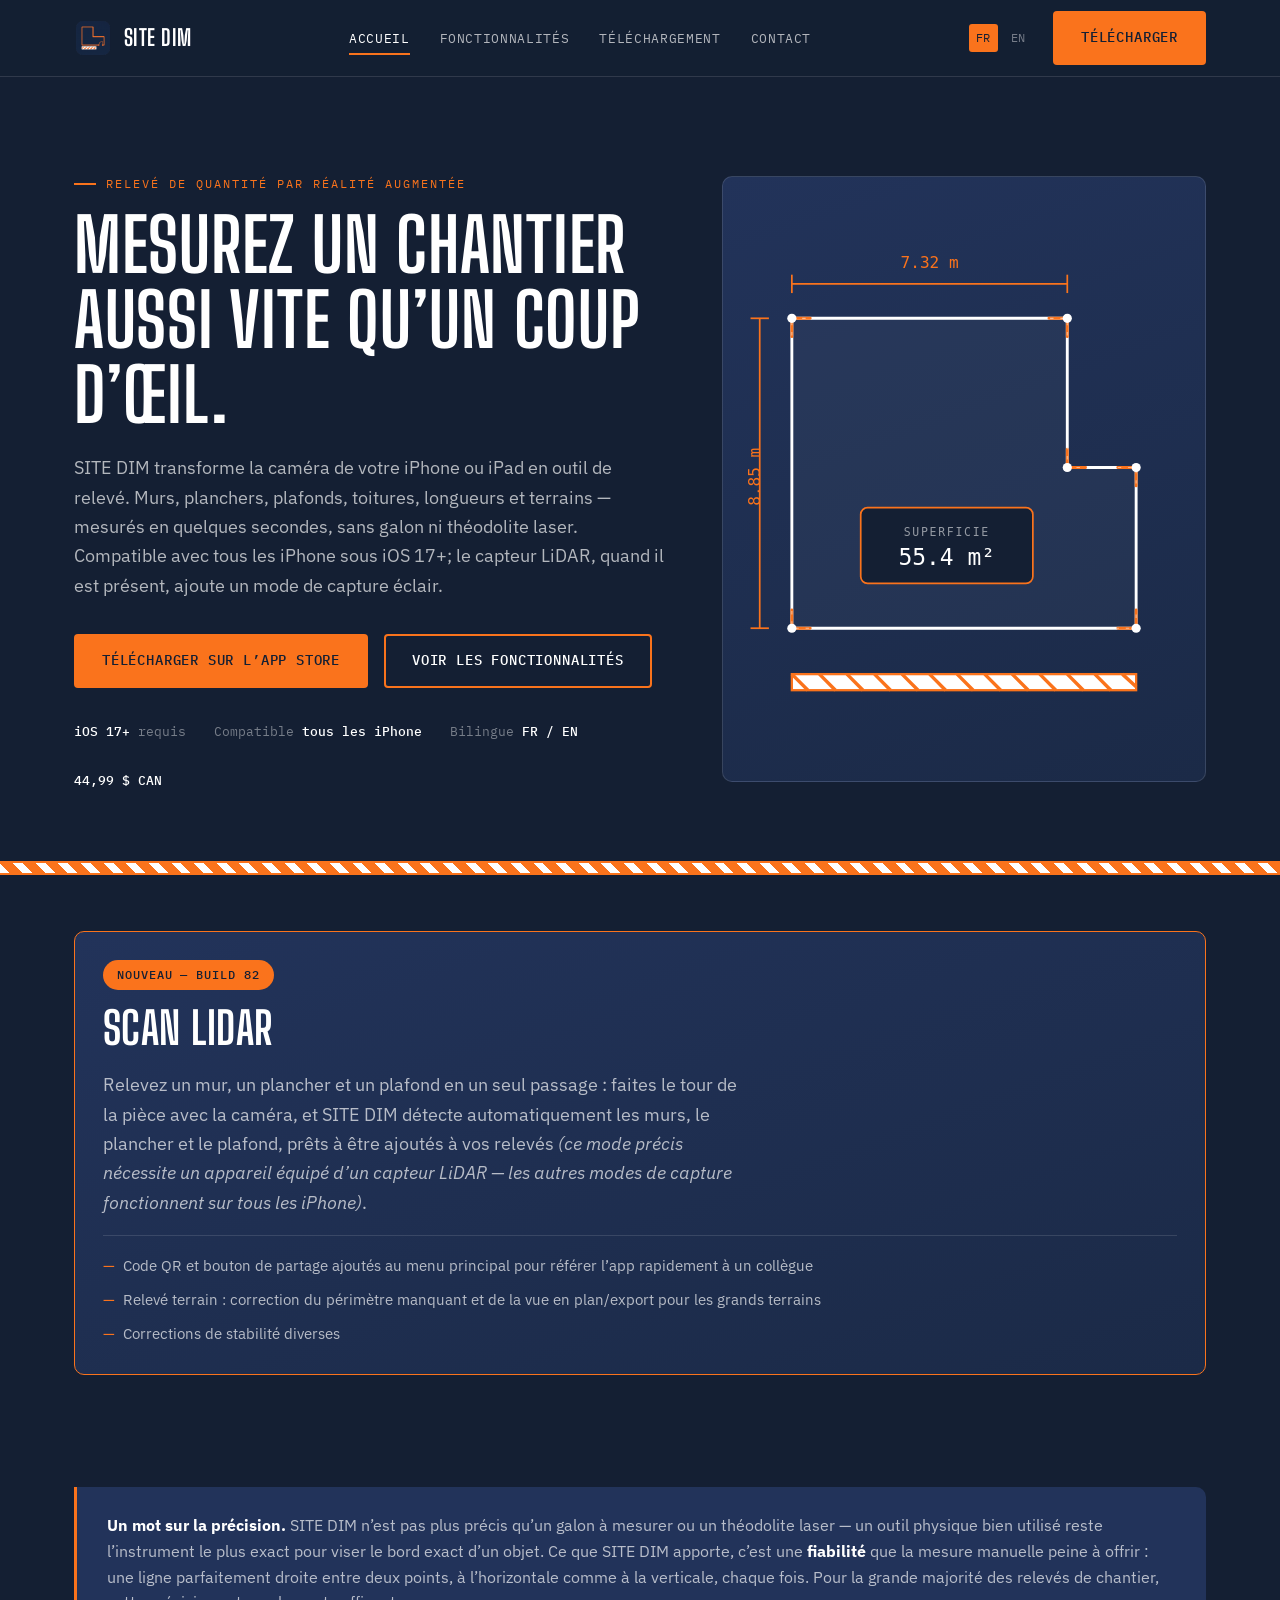
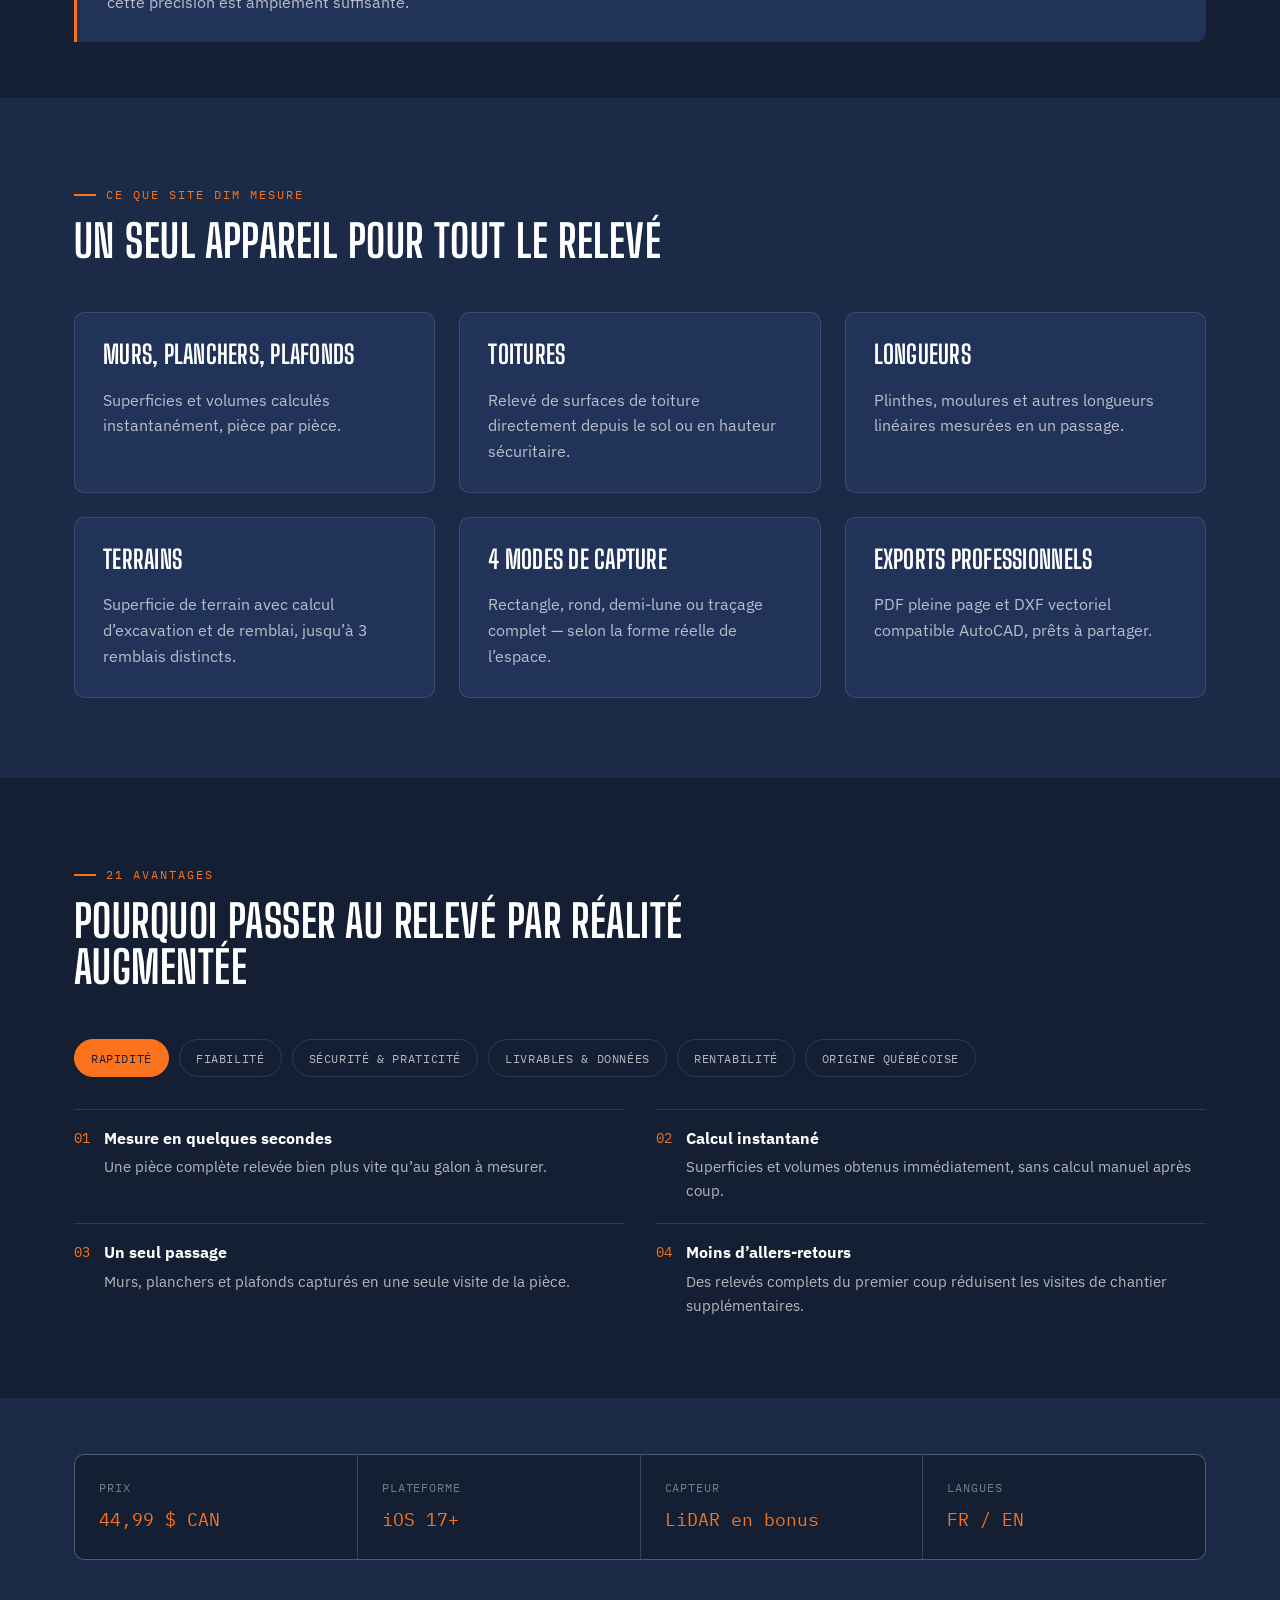
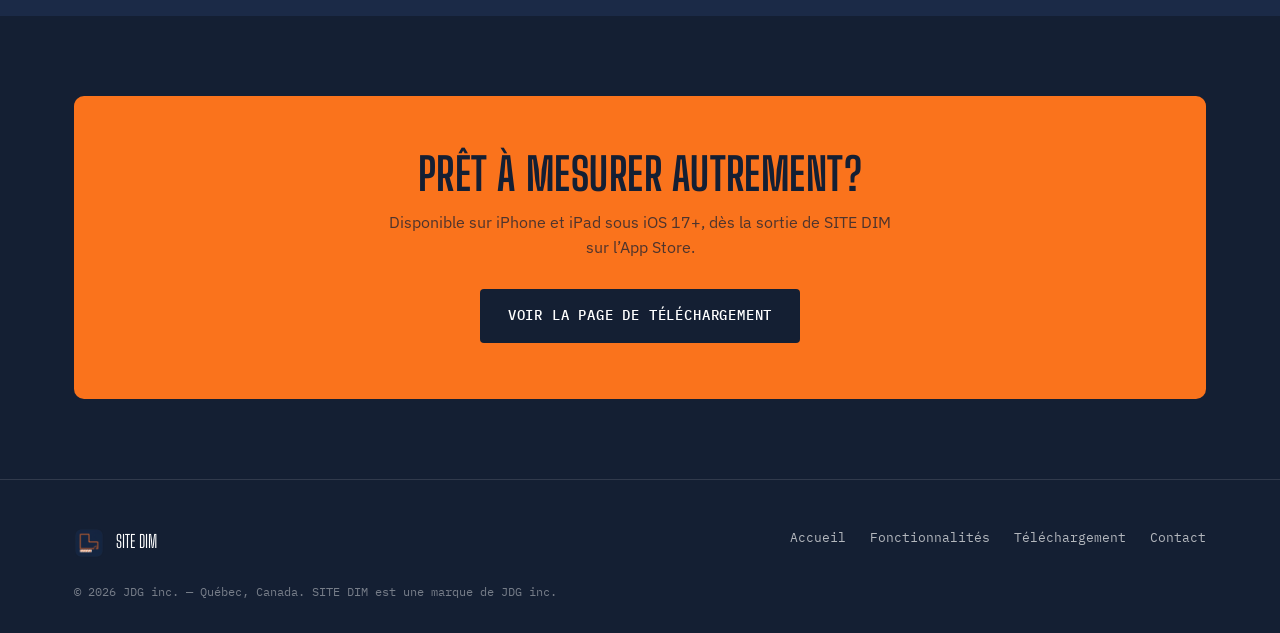
==== commit 169159ef: "Clarify LiDAR is a bonus, not a requirement SITE DIM runs on any iPhone/iPad on iOS 17+; only the Li" ====
--- a/fr/index.html
+++ b/fr/index.html
@@ -5,6 +5,53 @@
 <meta name="viewport" content="width=device-width, initial-scale=1">
 <title>SITE DIM — Relevé de quantité par réalité augmentée</title>
 <meta name="description" content="SITE DIM mesure murs, planchers, plafonds, toitures et terrains par réalité augmentée et LiDAR sur iPhone/iPad. Rapide, fiable, exports PDF et DXF. Une application JDG inc., Québec.">
+<link rel="canonical" href="https://sitedim.netlify.app/fr/">
+<link rel="alternate" hreflang="fr" href="https://sitedim.netlify.app/fr/">
+<link rel="alternate" hreflang="en" href="https://sitedim.netlify.app/en/">
+<link rel="alternate" hreflang="x-default" href="https://sitedim.netlify.app/fr/">
+
+<meta property="og:type" content="website">
+<meta property="og:site_name" content="SITE DIM">
+<meta property="og:title" content="SITE DIM — Relevé de quantité par réalité augmentée">
+<meta property="og:description" content="SITE DIM mesure murs, planchers, plafonds, toitures et terrains par réalité augmentée et LiDAR sur iPhone/iPad. Rapide, fiable, exports PDF et DXF. Une application JDG inc., Québec.">
+<meta property="og:url" content="https://sitedim.netlify.app/fr/">
+<meta property="og:image" content="https://sitedim.netlify.app/assets/img/og-image-fr.png">
+<meta property="og:image:width" content="1200">
+<meta property="og:image:height" content="630">
+<meta property="og:locale" content="fr_CA">
+<meta property="og:locale:alternate" content="en_CA">
+
+<meta name="twitter:card" content="summary_large_image">
+<meta name="twitter:title" content="SITE DIM — Relevé de quantité par réalité augmentée">
+<meta name="twitter:description" content="SITE DIM mesure murs, planchers, plafonds, toitures et terrains par réalité augmentée et LiDAR sur iPhone/iPad. Rapide, fiable, exports PDF et DXF. Une application JDG inc., Québec.">
+<meta name="twitter:image" content="https://sitedim.netlify.app/assets/img/og-image-fr.png">
+
+<script type="application/ld+json">
+{
+  "@context": "https://schema.org",
+  "@type": "MobileApplication",
+  "name": "SITE DIM",
+  "operatingSystem": "iOS 17+",
+  "applicationCategory": "BusinessApplication",
+  "url": "https://sitedim.netlify.app/fr/",
+  "description": "SITE DIM mesure murs, planchers, plafonds, toitures et terrains par r\u00e9alit\u00e9 augment\u00e9e et LiDAR sur iPhone/iPad.",
+  "offers": {
+    "@type": "Offer",
+    "price": "44.99",
+    "priceCurrency": "CAD"
+  },
+  "publisher": {
+    "@type": "Organization",
+    "name": "JDG inc.",
+    "address": {
+      "@type": "PostalAddress",
+      "addressRegion": "Qu\u00e9bec",
+      "addressCountry": "CA"
+    }
+  },
+  "sameAs": ["https://apps.apple.com/ca/app/site-dim/id6807966608"]
+}
+</script>
 <link rel="icon" href="../assets/img/logo-mark.png">
 <link rel="preconnect" href="https://fonts.googleapis.com">
 <link rel="preconnect" href="https://fonts.gstatic.com" crossorigin>
@@ -47,14 +94,14 @@
       <div>
         <p class="eyebrow">Relevé de quantité par réalité augmentée</p>
         <h1>Mesurez un chantier aussi vite qu&rsquo;un coup d&rsquo;œil.</h1>
-        <p class="lead">SITE DIM transforme la caméra et le capteur LiDAR de votre iPhone ou iPad en outil de relevé. Murs, planchers, plafonds, toitures, longueurs et terrains — mesurés en quelques secondes, sans galon ni théodolite laser.</p>
+        <p class="lead">SITE DIM transforme la caméra de votre iPhone ou iPad en outil de relevé. Murs, planchers, plafonds, toitures, longueurs et terrains — mesurés en quelques secondes, sans galon ni théodolite laser. Compatible avec tous les iPhone sous iOS 17+; le capteur LiDAR, quand il est présent, ajoute un mode de capture éclair.</p>
         <div class="hero__actions">
           <a href="https://apps.apple.com/ca/app/site-dim/id6807966608?l=fr-CA" class="btn btn--primary" target="_blank" rel="noopener">Télécharger sur l&rsquo;App Store</a>
           <a href="fonctionnalites.html" class="btn btn--outline">Voir les fonctionnalités</a>
         </div>
         <div class="hero__meta">
           <span><strong>iOS 17+</strong> requis</span>
-          <span>Capteur <strong>LiDAR</strong> requis</span>
+          <span>Compatible <strong>tous les iPhone</strong></span>
           <span>Bilingue <strong>FR / EN</strong></span>
           <span><strong>44,99 $ CAN</strong></span>
         </div>
@@ -72,7 +119,7 @@
       <div class="card card--new">
         <span class="badge-new">Nouveau — build 82</span>
         <h2 style="margin-top: 16px;">Scan LiDAR</h2>
-        <p class="lead" style="margin-bottom: 0;">Relevez un mur, un plancher et un plafond en un seul passage&nbsp;: faites le tour de la pièce avec la caméra, et SITE DIM détecte automatiquement les murs, le plancher et le plafond, prêts à être ajoutés à vos relevés <em>(nécessite un appareil équipé d&rsquo;un capteur LiDAR)</em>.</p>
+        <p class="lead" style="margin-bottom: 0;">Relevez un mur, un plancher et un plafond en un seul passage&nbsp;: faites le tour de la pièce avec la caméra, et SITE DIM détecte automatiquement les murs, le plancher et le plafond, prêts à être ajoutés à vos relevés <em>(ce mode précis nécessite un appareil équipé d&rsquo;un capteur LiDAR — les autres modes de capture fonctionnent sur tous les iPhone)</em>.</p>
         <ul class="changelog-list">
           <li>Code QR et bouton de partage ajoutés au menu principal pour référer l&rsquo;app rapidement à un collègue</li>
           <li>Relevé terrain&nbsp;: correction du périmètre manquant et de la vue en plan/export pour les grands terrains</li>
@@ -199,7 +246,7 @@
       <div class="specs">
         <div class="specs__item"><div class="label">Prix</div><div class="value">44,99 $ CAN</div></div>
         <div class="specs__item"><div class="label">Plateforme</div><div class="value">iOS 17+</div></div>
-        <div class="specs__item"><div class="label">Capteur</div><div class="value">LiDAR requis</div></div>
+        <div class="specs__item"><div class="label">Capteur</div><div class="value">LiDAR en bonus</div></div>
         <div class="specs__item"><div class="label">Langues</div><div class="value">FR / EN</div></div>
       </div>
     </div>
@@ -209,7 +256,7 @@
     <div class="container">
       <div class="cta-band">
         <h2>Prêt à mesurer autrement?</h2>
-        <p>Disponible sur iPhone et iPad compatibles LiDAR, dès la sortie de SITE DIM sur l&rsquo;App Store.</p>
+        <p>Disponible sur iPhone et iPad sous iOS 17+, dès la sortie de SITE DIM sur l&rsquo;App Store.</p>
         <a href="telechargement.html" class="btn btn--primary">Voir la page de téléchargement</a>
       </div>
     </div>
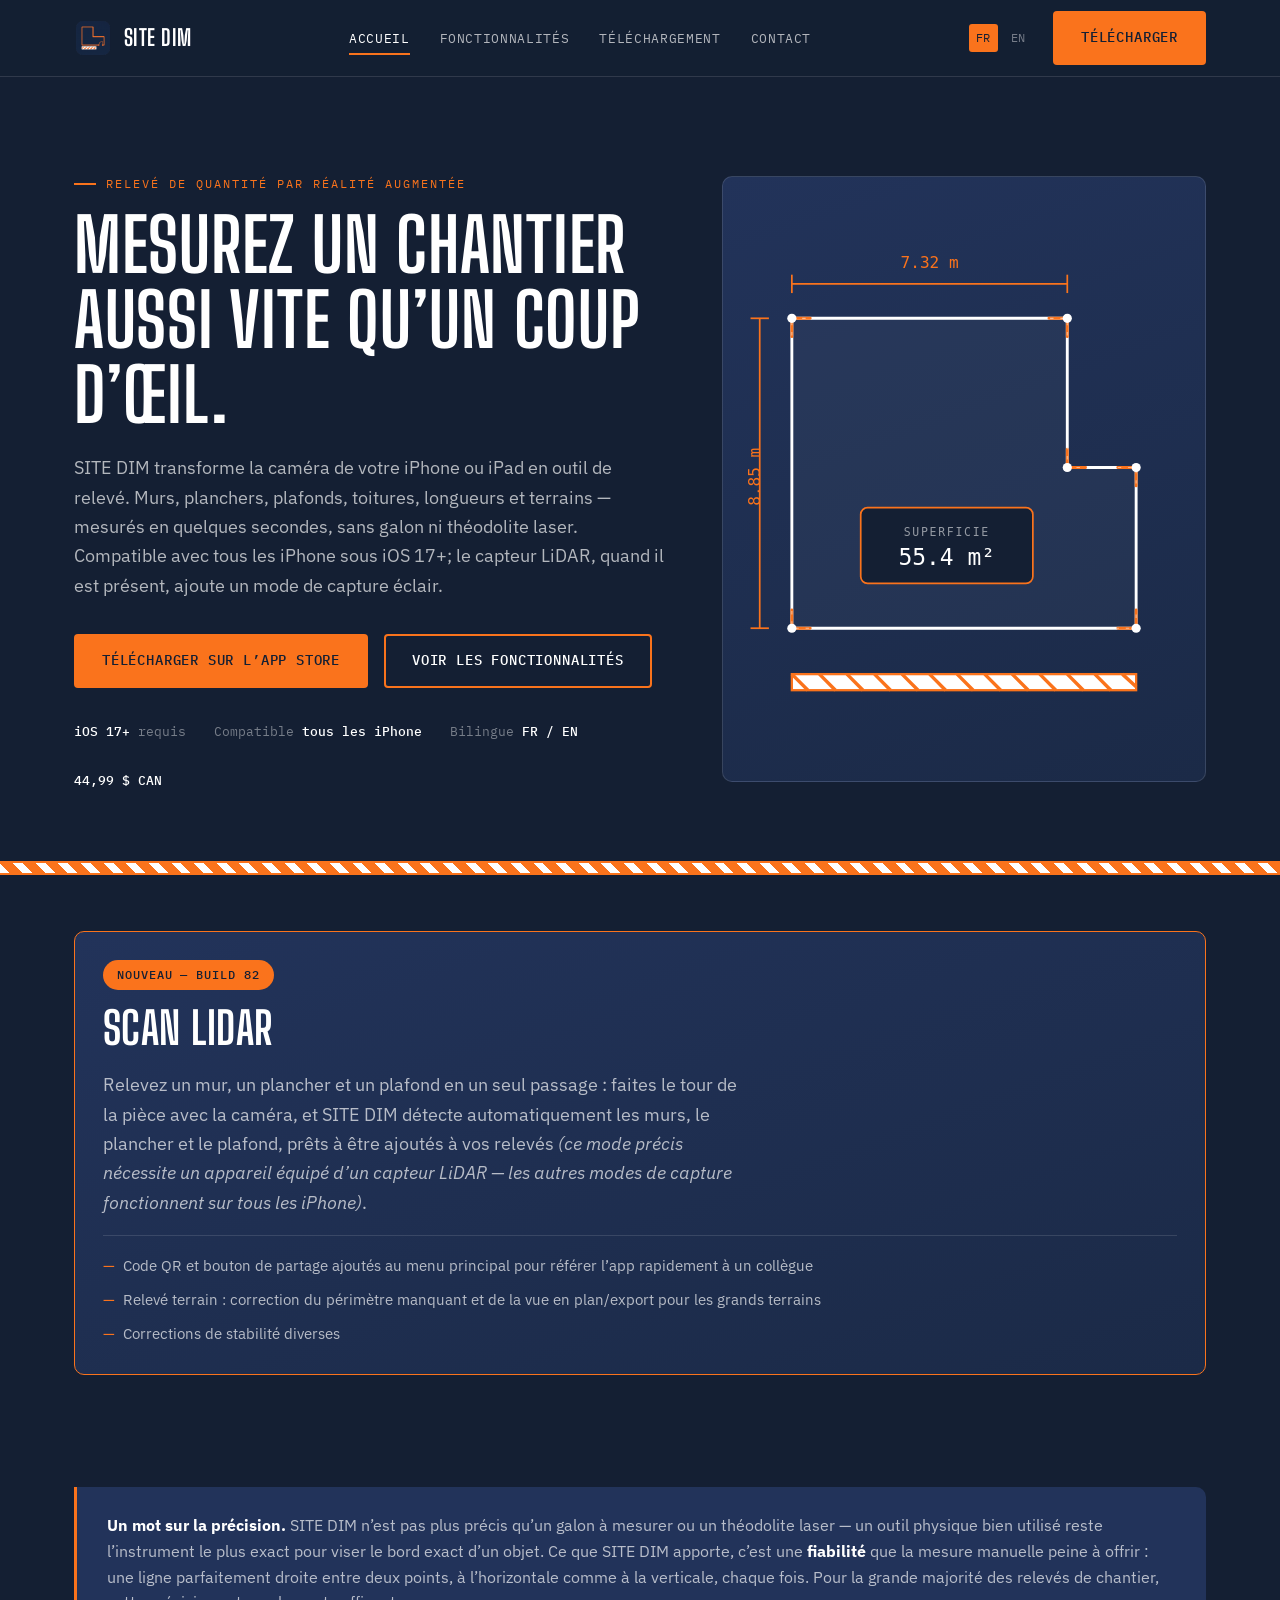
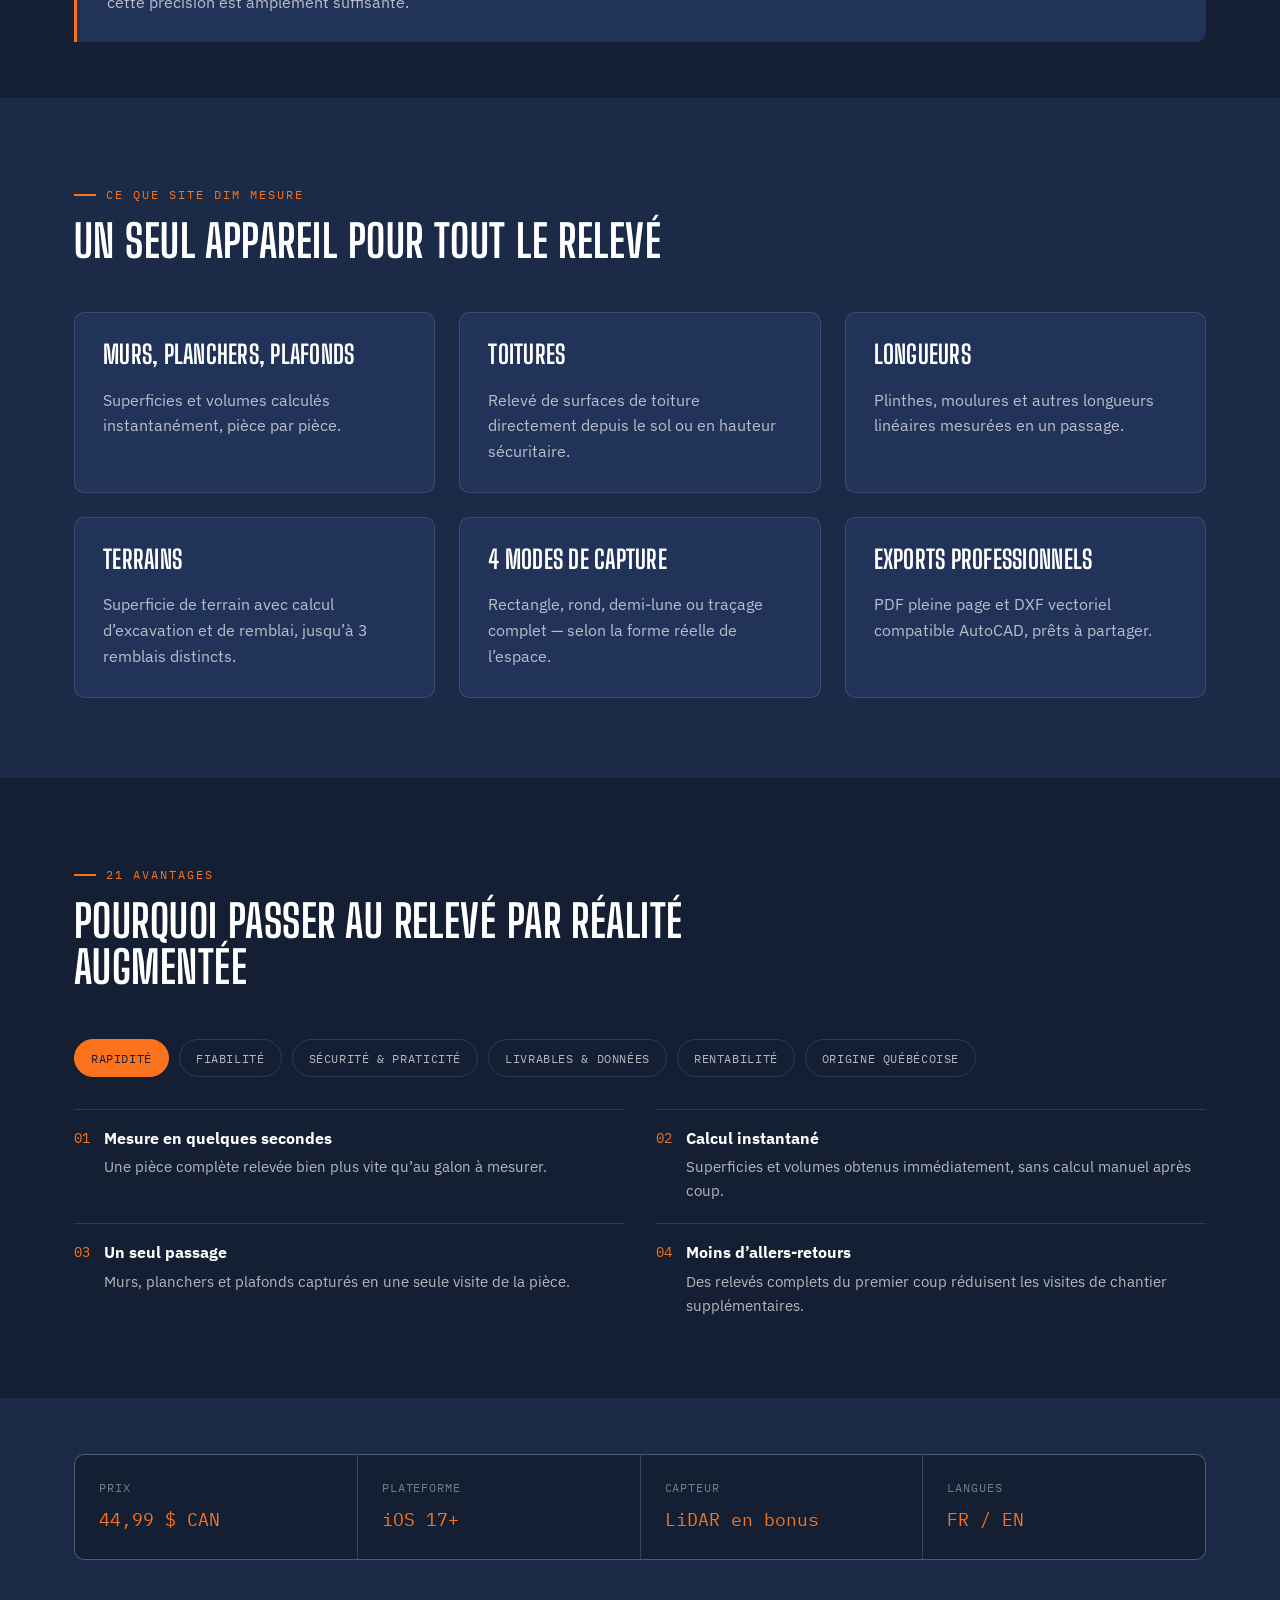
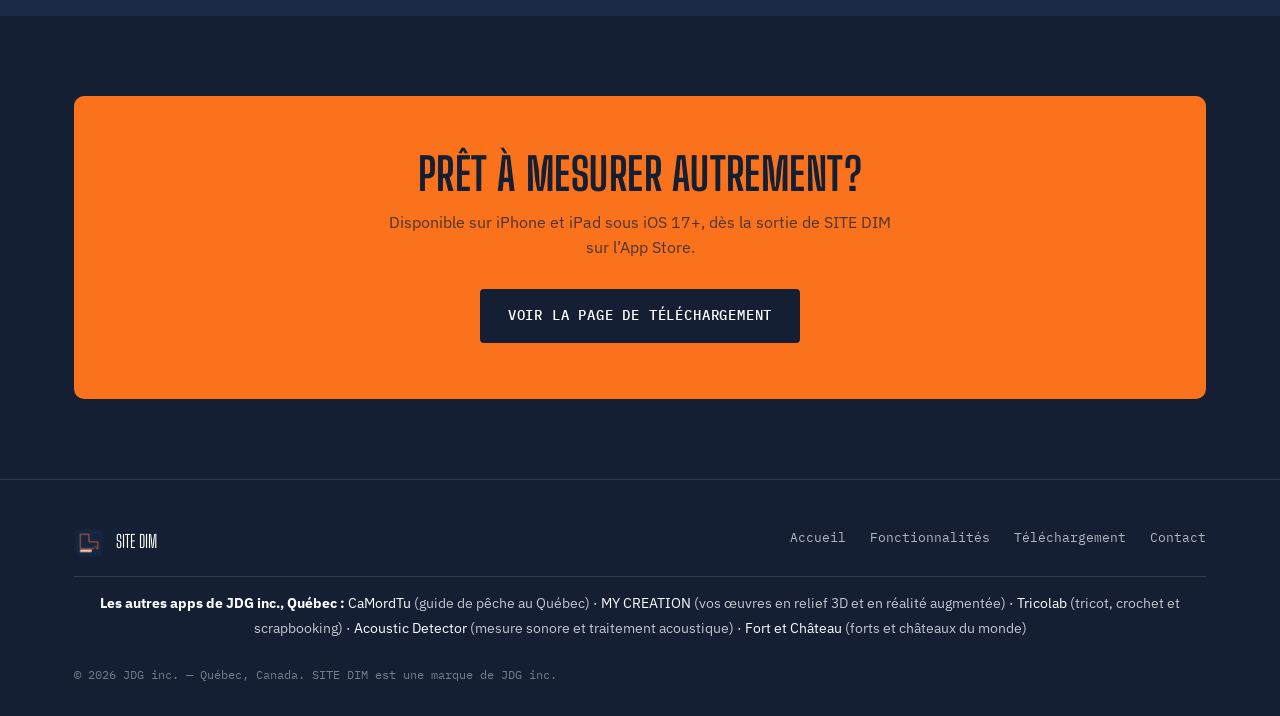
==== commit 2d0208be: "Liens vers les autres apps de JDG inc. + clé IndexNow (Bing) Co-Authored-By: Claude Opus 5.5 <norepl" ====
--- a/fr/index.html
+++ b/fr/index.html
@@ -280,7 +280,8 @@
         </ul>
       </nav>
     </div>
-    <div class="site-footer__meta">
+    <div class="jdg-apps" style="margin-top:18px;padding-top:14px;border-top:1px solid rgba(127,127,127,.3);font-size:.88em;line-height:1.8;text-align:center"><strong>Les autres apps de JDG inc., Québec :</strong> <a href="https://camordtu.netlify.app/">CaMordTu</a> <span style="opacity:.75">(guide de pêche au Québec)</span> · <a href="https://appmycreation.com/">MY CREATION</a> <span style="opacity:.75">(vos œuvres en relief 3D et en réalité augmentée)</span> · <a href="https://tricolab.netlify.app/fr/index.html">Tricolab</a> <span style="opacity:.75">(tricot, crochet et scrapbooking)</span> · <a href="https://apps.apple.com/ca/app/id6810440422?l=fr-CA">Acoustic Detector</a> <span style="opacity:.75">(mesure sonore et traitement acoustique)</span> · <a href="https://apps.apple.com/ca/app/id6811432420?l=fr-CA">Fort et Château</a> <span style="opacity:.75">(forts et châteaux du monde)</span></div>
+<div class="site-footer__meta">
       &copy; 2026 JDG inc. — Québec, Canada. SITE DIM est une marque de JDG inc.
     </div>
   </div>
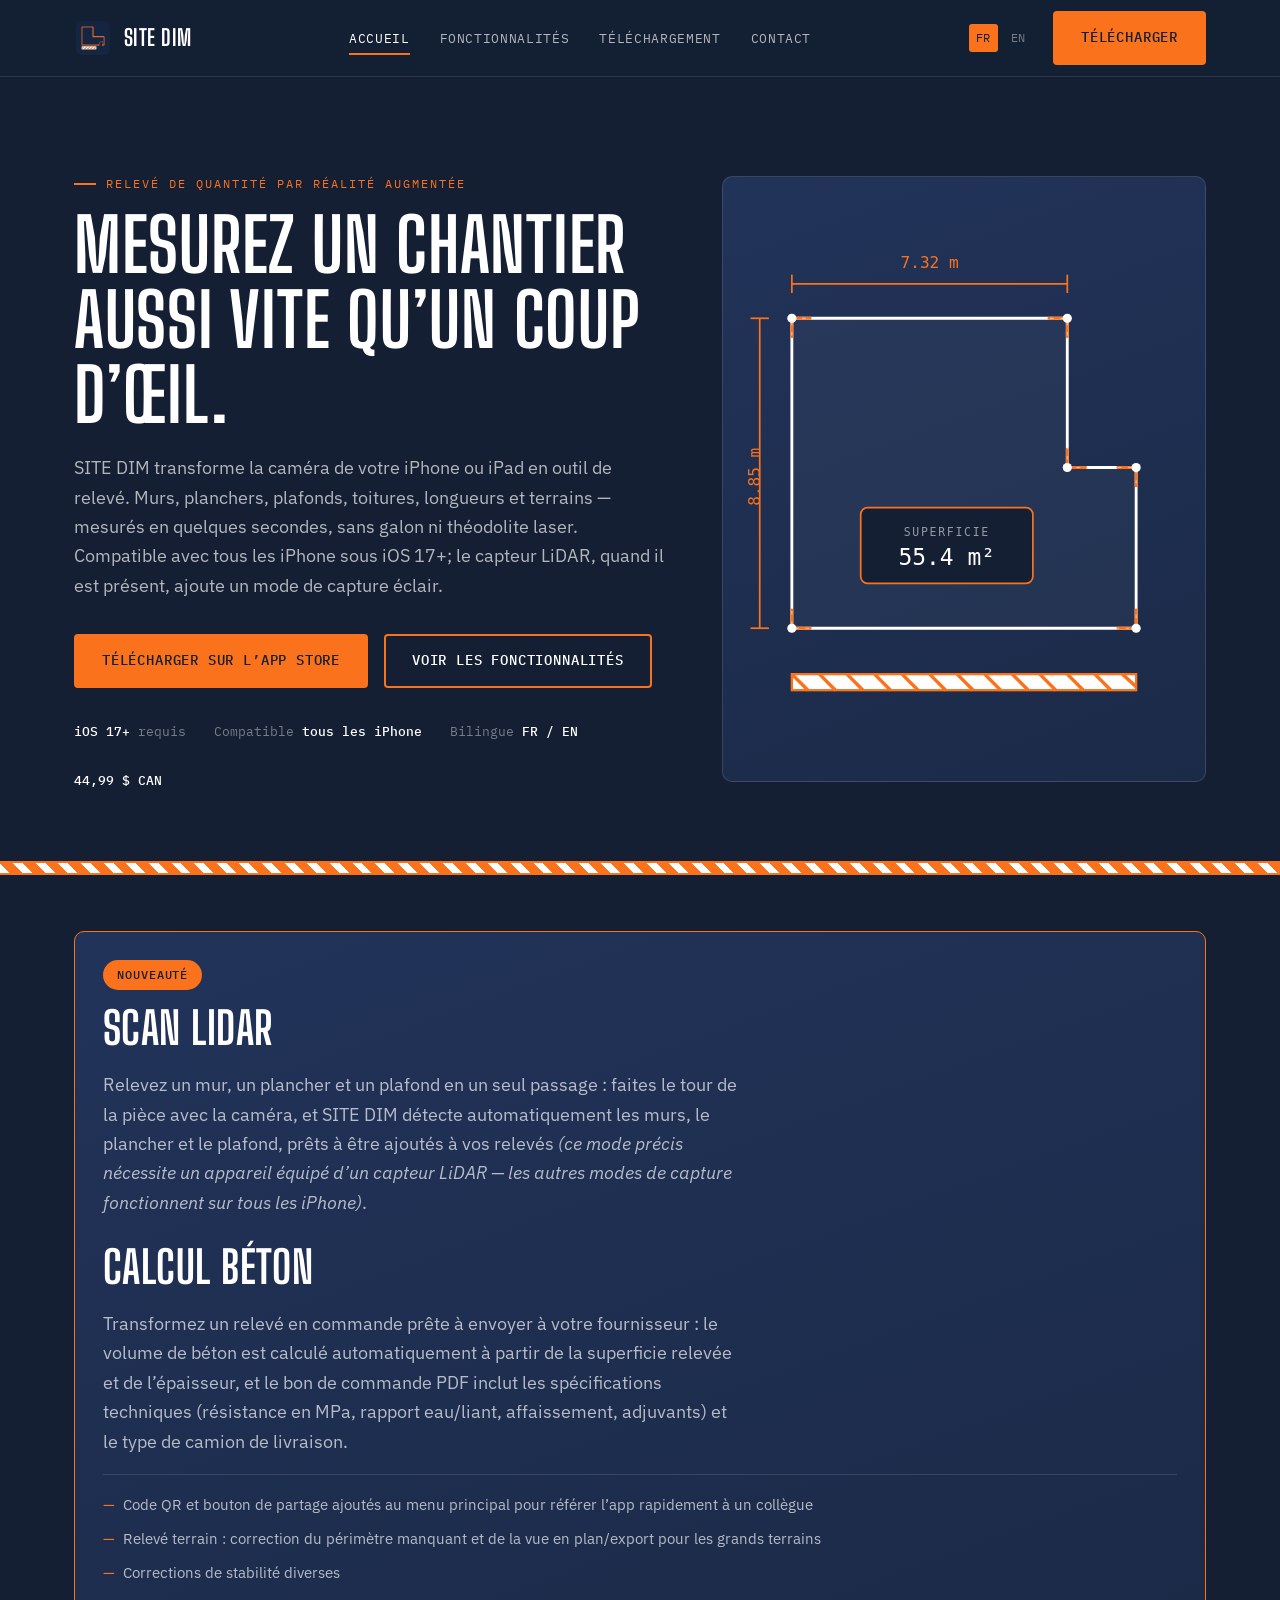
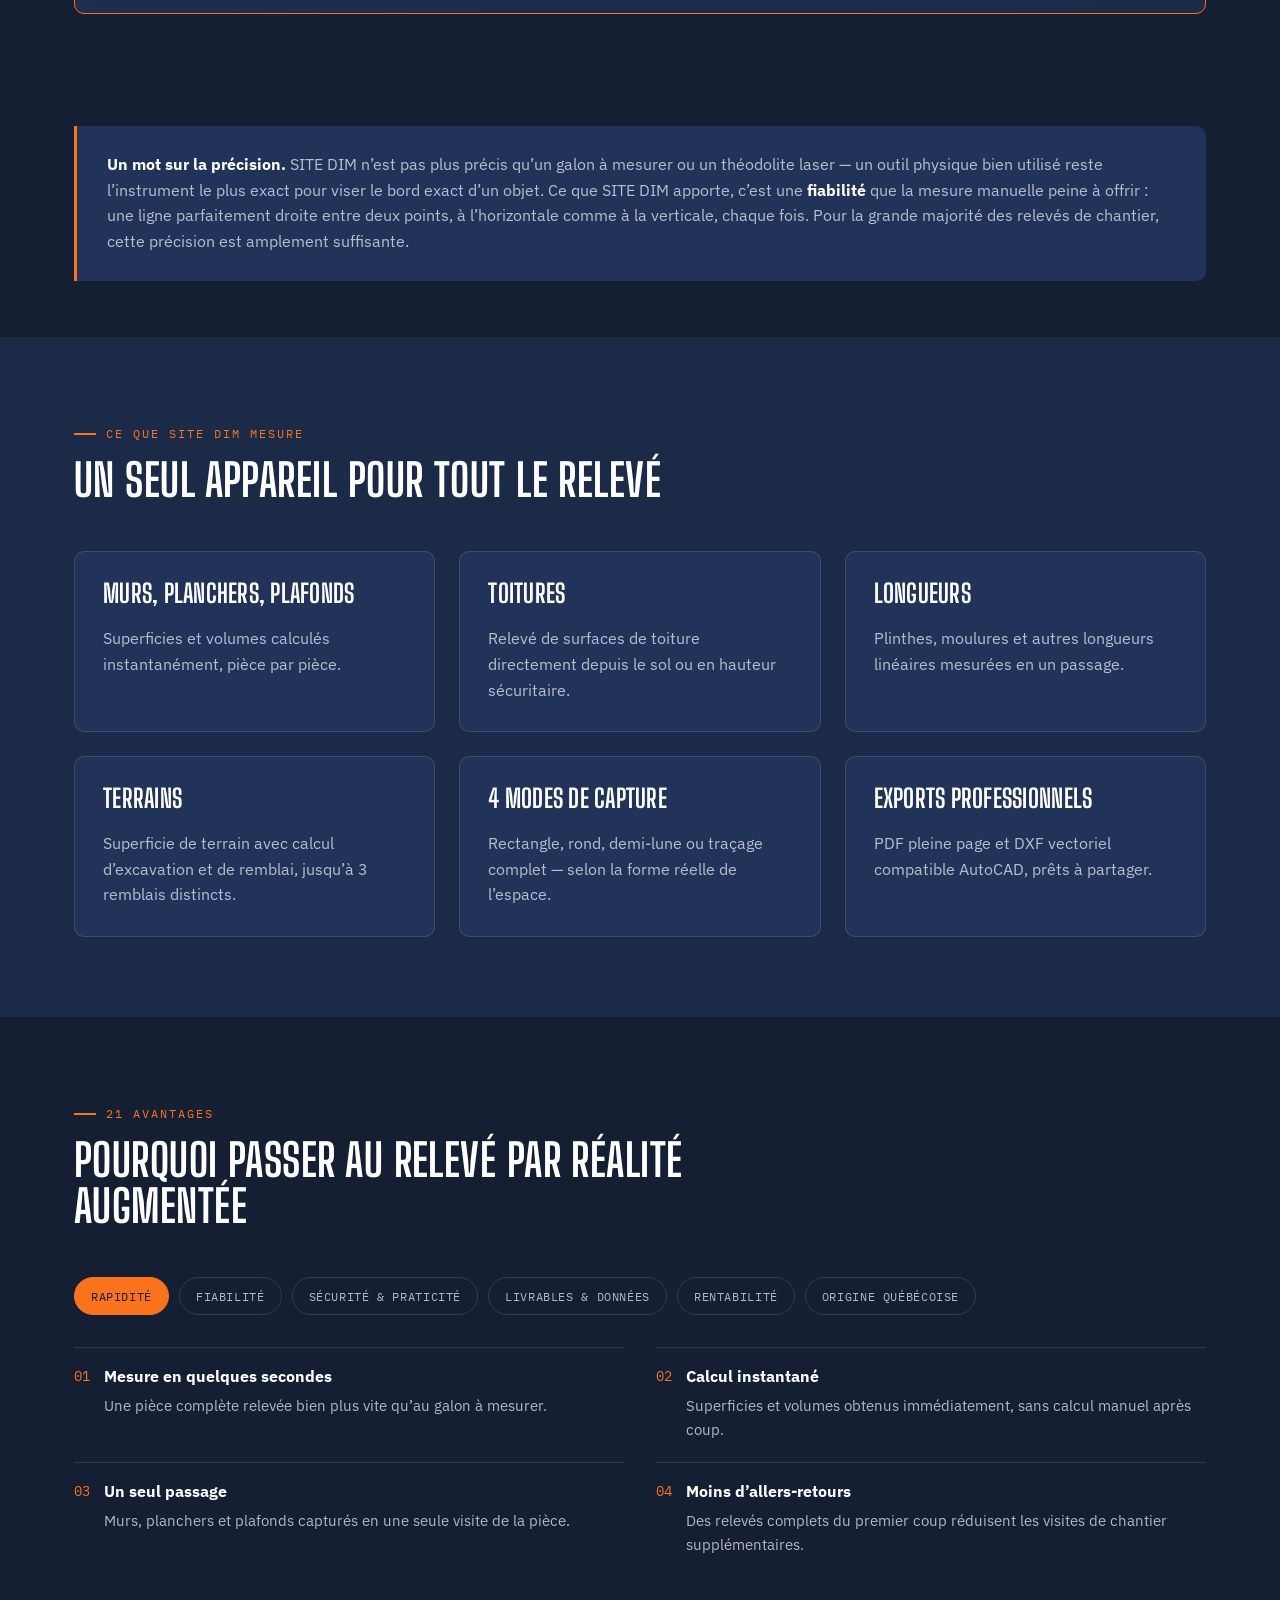
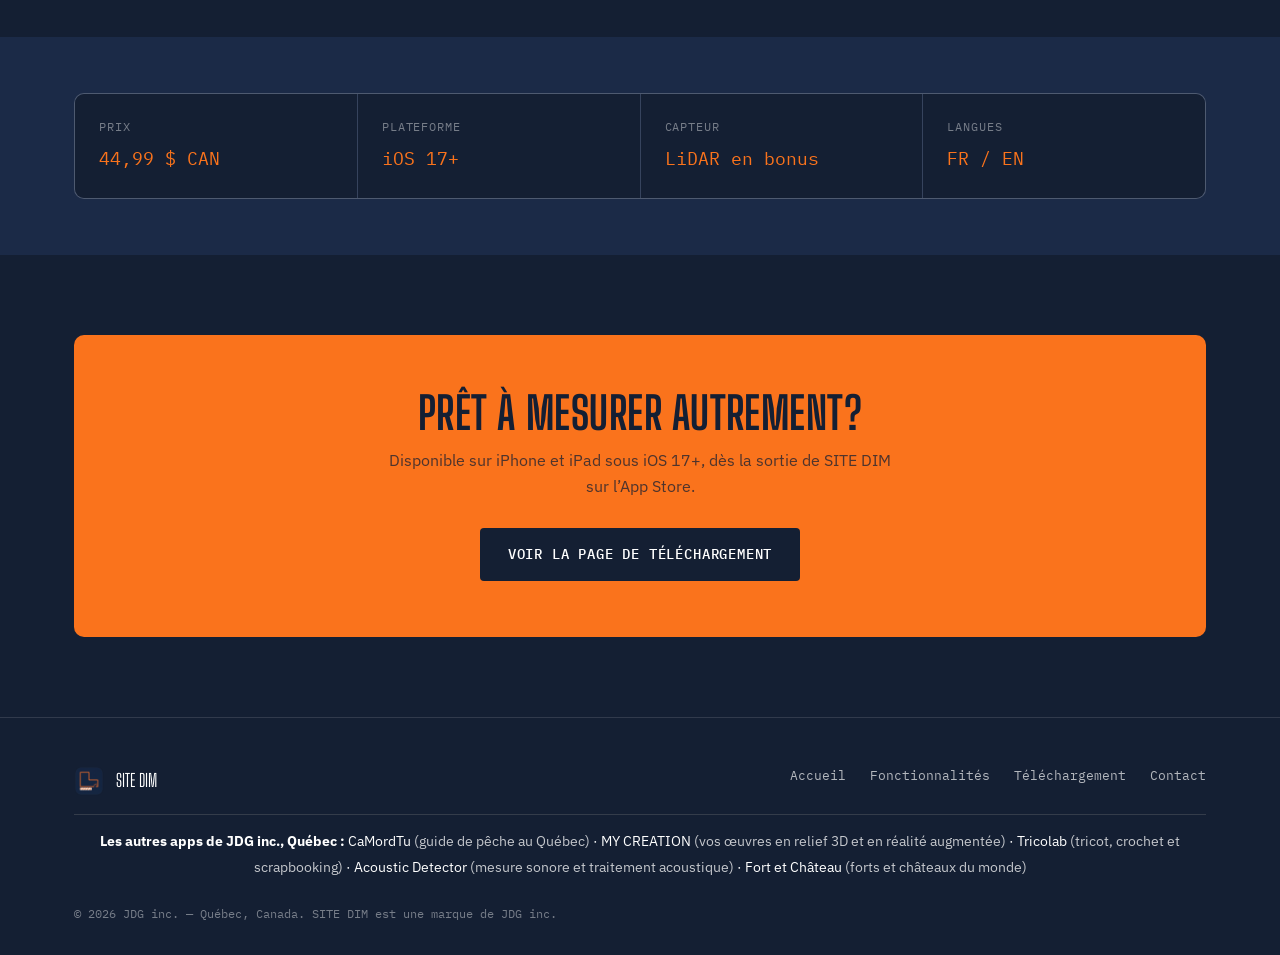
==== commit 44adb278: "Replace build 82 badge with "Nouveauté" and add concrete calculator to it The home-page "New" card n" ====
--- a/fr/index.html
+++ b/fr/index.html
@@ -117,9 +117,11 @@
   <section class="section--tight">
     <div class="container">
       <div class="card card--new">
-        <span class="badge-new">Nouveau — build 82</span>
+        <span class="badge-new">Nouveauté</span>
         <h2 style="margin-top: 16px;">Scan LiDAR</h2>
         <p class="lead" style="margin-bottom: 0;">Relevez un mur, un plancher et un plafond en un seul passage&nbsp;: faites le tour de la pièce avec la caméra, et SITE DIM détecte automatiquement les murs, le plancher et le plafond, prêts à être ajoutés à vos relevés <em>(ce mode précis nécessite un appareil équipé d&rsquo;un capteur LiDAR — les autres modes de capture fonctionnent sur tous les iPhone)</em>.</p>
+        <h2 style="margin-top: 28px;">Calcul béton</h2>
+        <p class="lead" style="margin-bottom: 0;">Transformez un relevé en commande prête à envoyer à votre fournisseur&nbsp;: le volume de béton est calculé automatiquement à partir de la superficie relevée et de l&rsquo;épaisseur, et le bon de commande PDF inclut les spécifications techniques (résistance en MPa, rapport eau/liant, affaissement, adjuvants) et le type de camion de livraison.</p>
         <ul class="changelog-list">
           <li>Code QR et bouton de partage ajoutés au menu principal pour référer l&rsquo;app rapidement à un collègue</li>
           <li>Relevé terrain&nbsp;: correction du périmètre manquant et de la vue en plan/export pour les grands terrains</li>
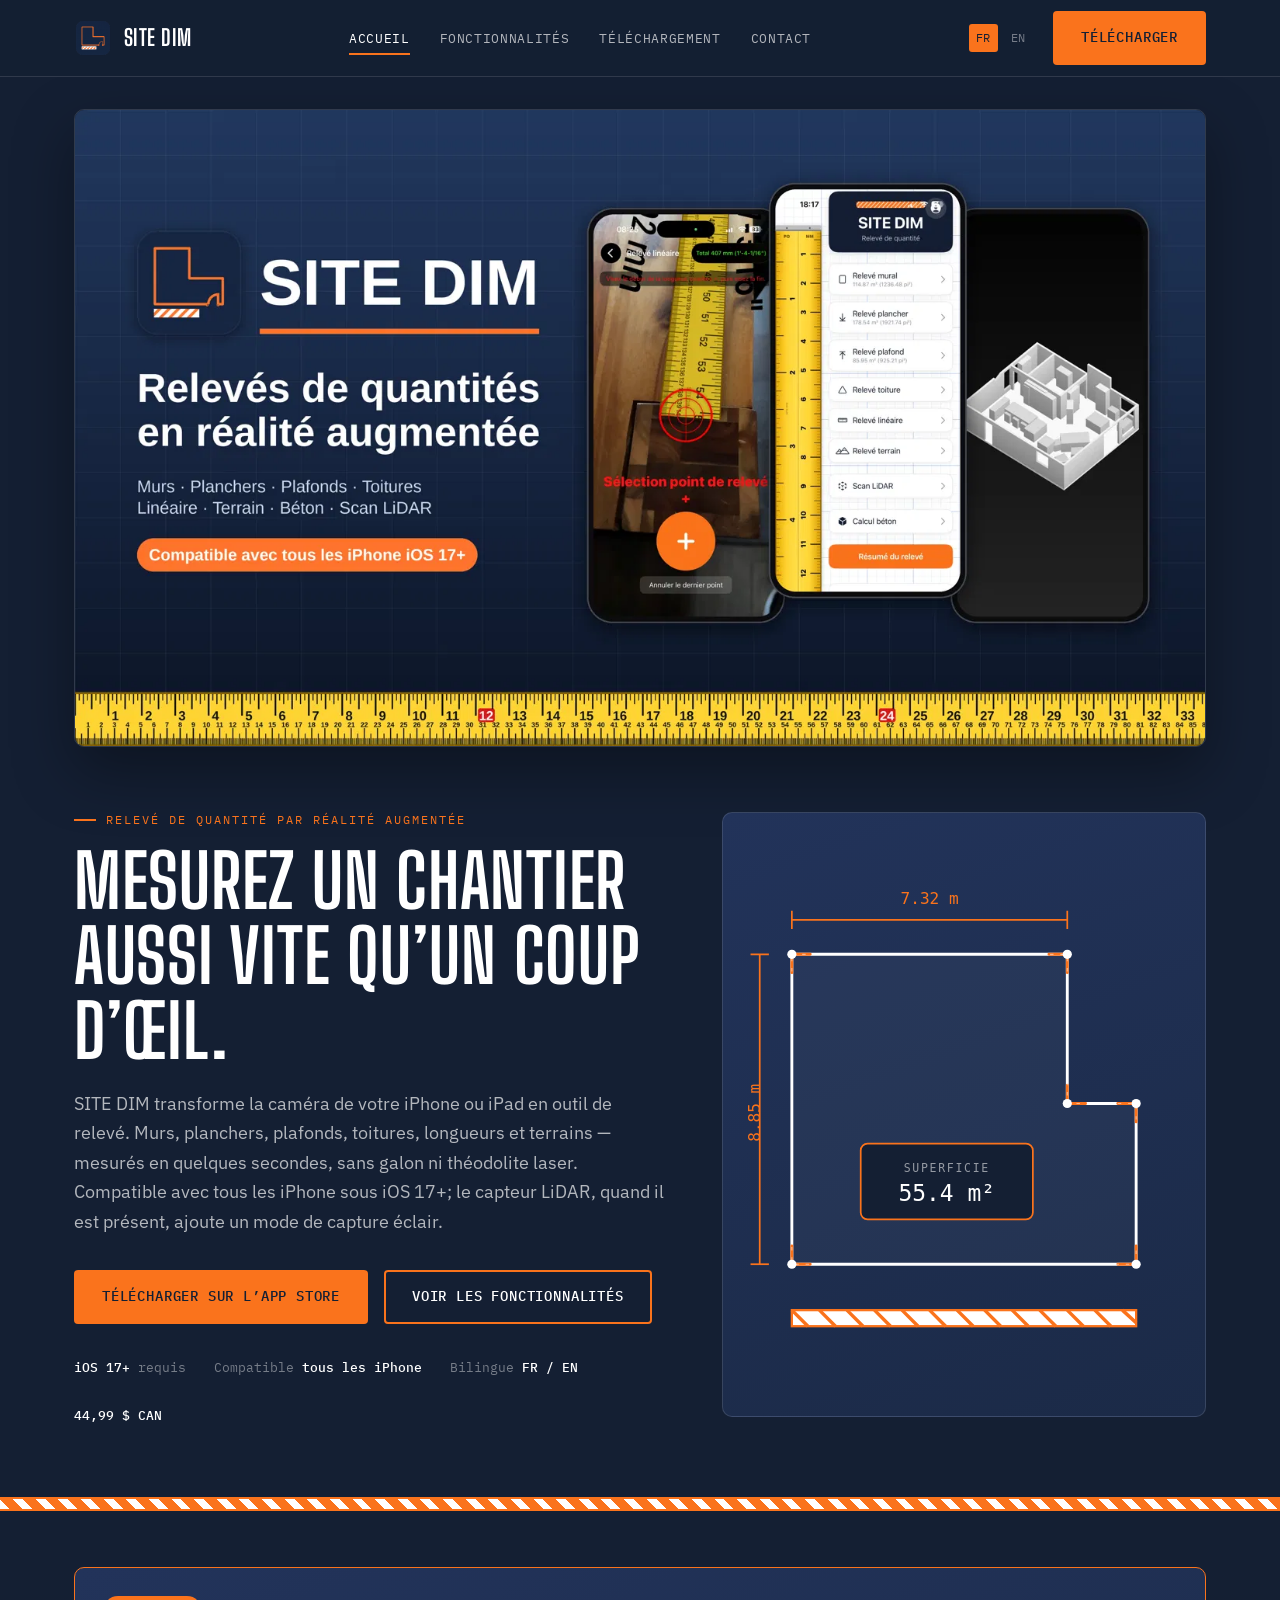
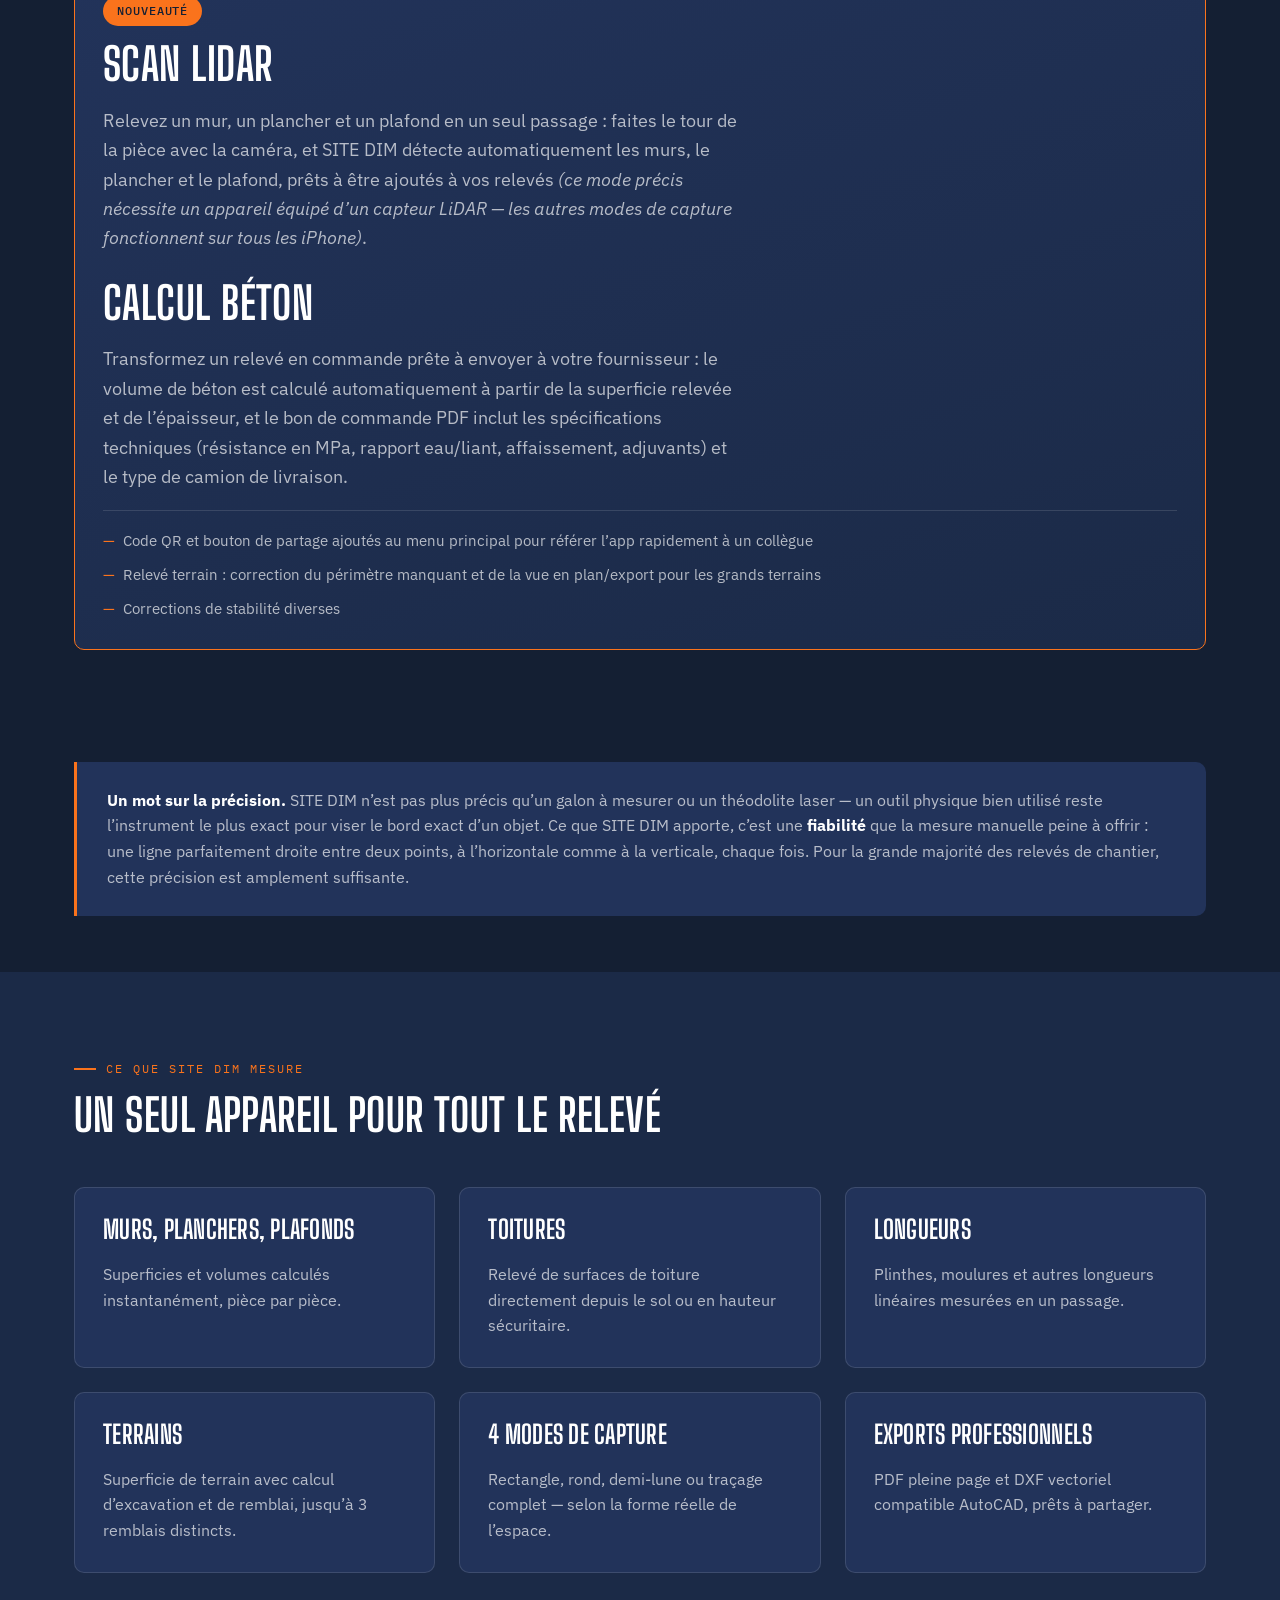
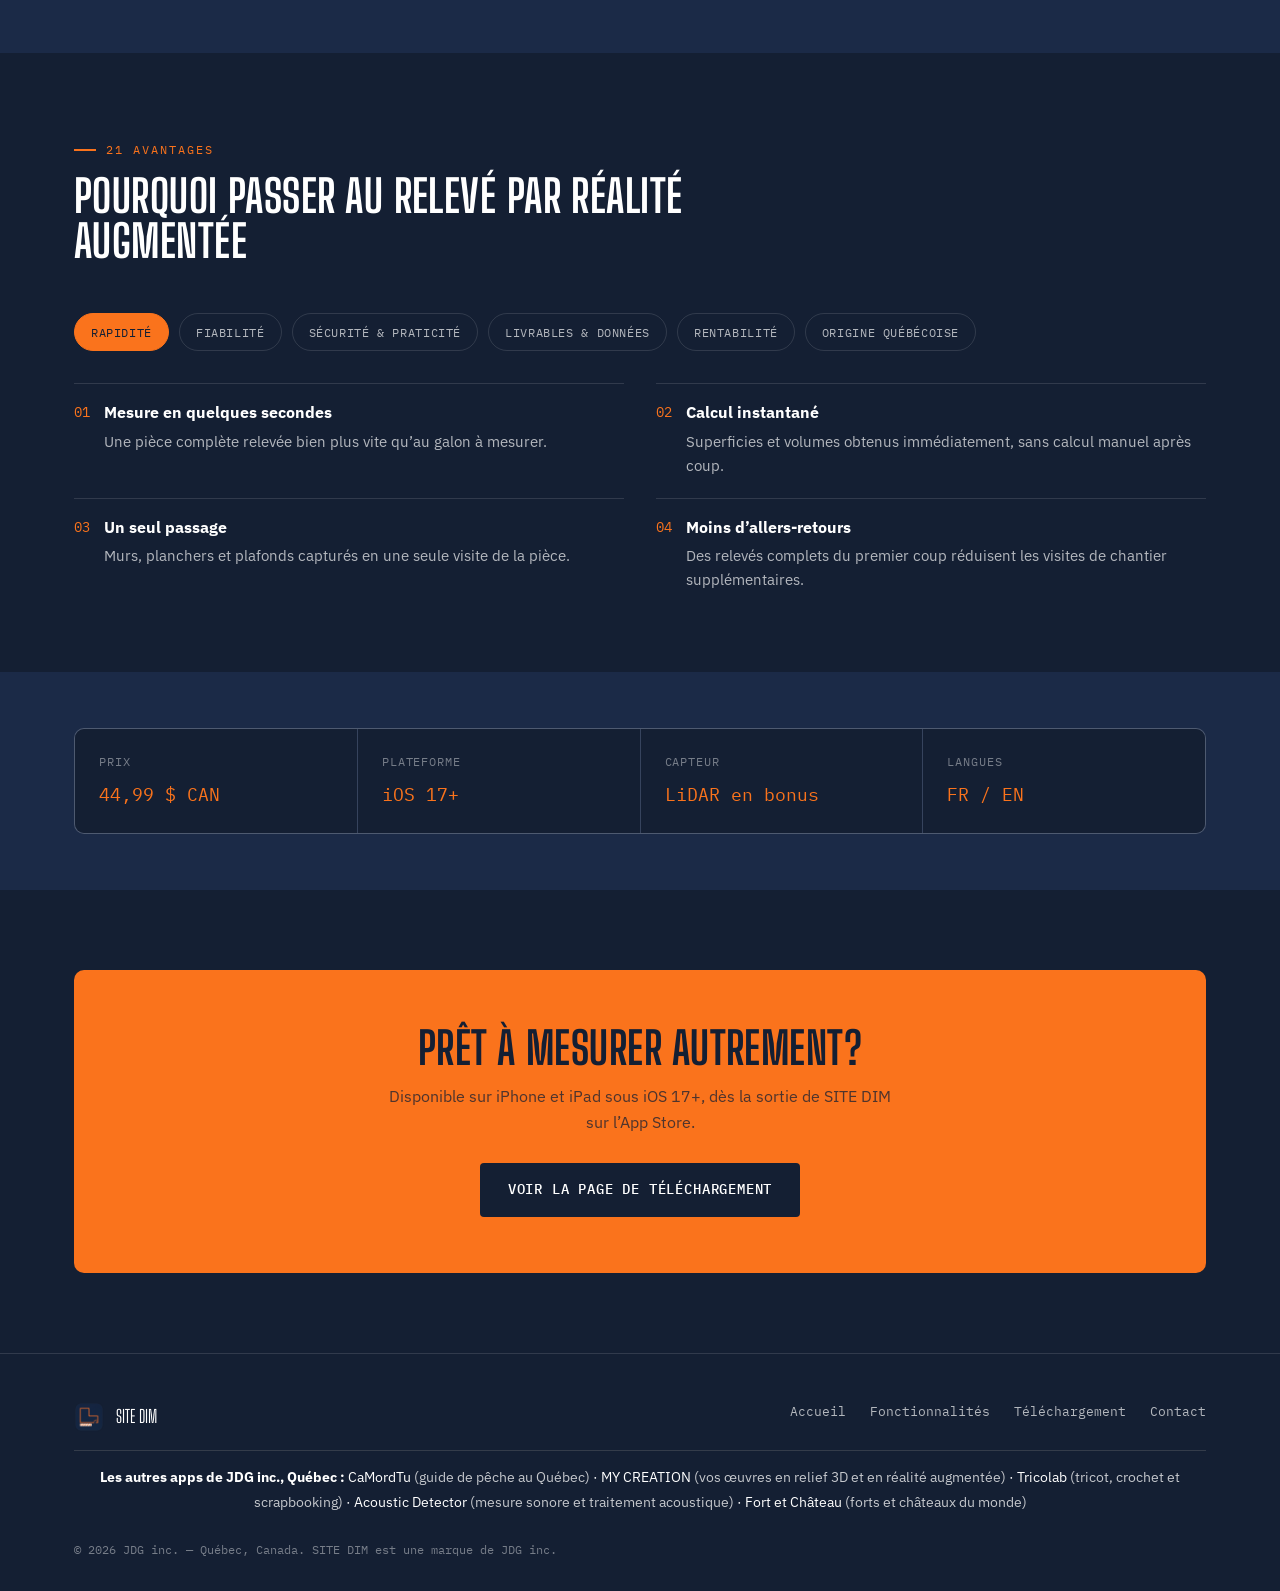
==== commit a1731eb1: "Add SITE DIM banner image at the top of the French home page Co-Authored-By: Claude Opus 5.5 <norepl" ====
--- a/fr/index.html
+++ b/fr/index.html
@@ -89,6 +89,13 @@
 
 <main>
 
+  <section class="top-banner">
+    <div class="container">
+      <img src="../assets/img/banniere-accueil-fr.webp" width="1456" height="819" fetchpriority="high"
+           alt="SITE DIM — Relevés de quantités en réalité augmentée : murs, planchers, plafonds, toitures, linéaire, terrain, béton et Scan LiDAR. Compatible avec tous les iPhone iOS 17+.">
+    </div>
+  </section>
+
   <section class="hero">
     <div class="container hero__grid">
       <div>
--- a/assets/css/style.css
+++ b/assets/css/style.css
@@ -248,6 +248,18 @@
   position: relative;
   overflow: hidden;
 }
+
+/* ---------- Top banner (home page) ---------- */
+.top-banner { padding: 32px 0 0; }
+.top-banner img {
+  display: block;
+  width: 100%;
+  height: auto;
+  border-radius: var(--radius);
+  border: 1px solid var(--line);
+  box-shadow: 0 24px 60px rgba(0, 0, 0, 0.35);
+}
+.top-banner + .hero { padding-top: 56px; }
 .hero__grid {
   display: grid;
   grid-template-columns: 1.1fr 0.9fr;
@@ -596,6 +608,8 @@
 }
 
 @media (max-width: 720px) {
+  .top-banner { padding-top: 20px; }
+  .top-banner + .hero { padding-top: 32px; }
   .main-nav { position: fixed; inset: 76px 0 0 0; background: var(--navy); flex-direction: column; align-items: flex-start; padding: 32px 24px; gap: 28px; transform: translateX(100%); transition: transform 0.25s ease; overflow-y: auto; }
   .main-nav.open { transform: translateX(0); }
   .main-nav__links { flex-direction: column; gap: 20px; font-size: 1rem; }
